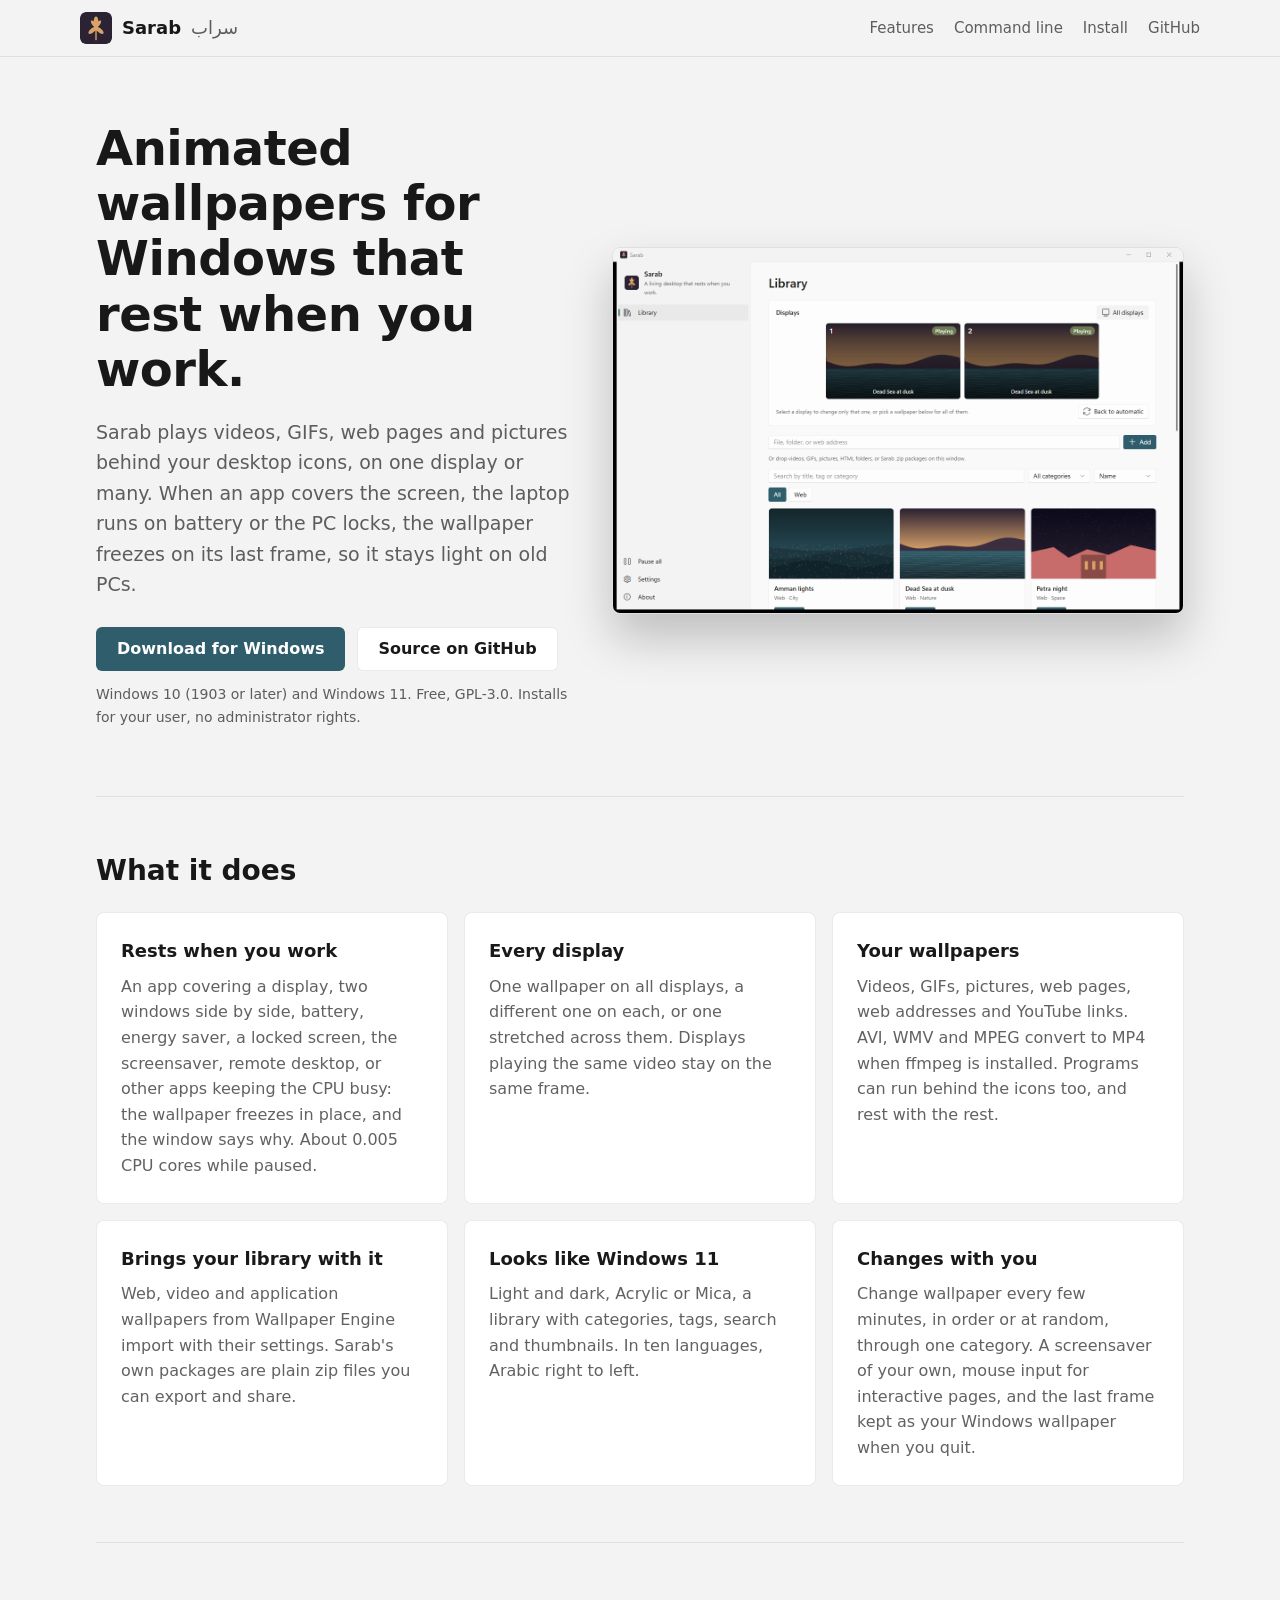
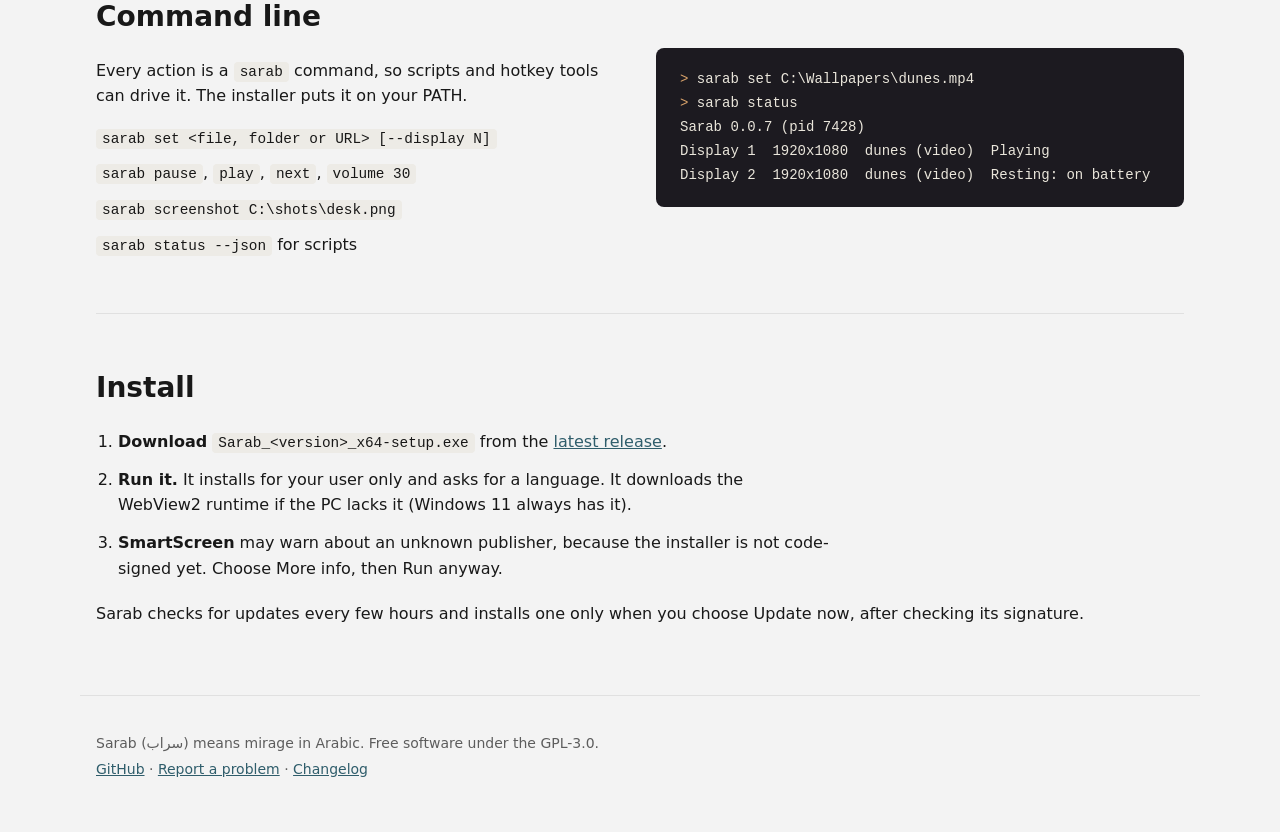
==== website/index.html @ d5d62667 "docs: the website, at website/ A static site for sarab.mkabumattar.com: plain HTML and CSS, no build" ====
<!doctype html>
<html lang="en">
<head>
<meta charset="utf-8">
<meta name="viewport" content="width=device-width, initial-scale=1">
<title>Sarab · Animated wallpapers for Windows</title>
<meta name="description" content="Sarab plays videos, GIFs, web pages and pictures behind your Windows desktop icons, and rests whenever you work. Free and open source.">
<meta name="color-scheme" content="light dark">
<meta property="og:title" content="Sarab · Animated wallpapers for Windows">
<meta property="og:description" content="Videos, GIFs and web pages behind your desktop icons. Sarab rests whenever an app covers the screen, so it stays light on old PCs.">
<meta property="og:image" content="https://sarab.mkabumattar.com/window-dark.png">
<meta property="og:url" content="https://sarab.mkabumattar.com/">
<link rel="icon" href="favicon.ico">
<link rel="stylesheet" href="style.css">
</head>
<body>
<header class="bar">
  <a class="brand" href="#top"><img src="logo.png" alt="" width="32" height="32"><span>Sarab</span><span class="ar" lang="ar" dir="rtl">سراب</span></a>
  <nav>
    <a href="#features">Features</a>
    <a href="#command-line">Command line</a>
    <a href="#install">Install</a>
    <a href="https://github.com/MKAbuMattar/sarab">GitHub</a>
  </nav>
</header>

<main id="top">
  <section class="hero">
    <div class="pitch">
      <h1>Animated wallpapers for Windows that rest when you work.</h1>
      <p class="lead">Sarab plays videos, GIFs, web pages and pictures behind your desktop icons, on one display or many. When an app covers the screen, the laptop runs on battery or the PC locks, the wallpaper freezes on its last frame, so it stays light on old PCs.</p>
      <div class="cta">
        <a class="button primary" href="https://github.com/MKAbuMattar/sarab/releases/latest">Download for Windows</a>
        <a class="button" href="https://github.com/MKAbuMattar/sarab">Source on GitHub</a>
      </div>
      <p class="fine">Windows 10 (1903 or later) and Windows 11. Free, GPL-3.0. Installs for your user, no administrator rights.</p>
    </div>
    <picture class="shot">
      <source srcset="window-dark.png" media="(prefers-color-scheme: dark)">
      <img src="window-light.png" alt="The Sarab window: two displays playing Dead Sea at dusk, and a library of wallpapers with thumbnails" width="1280" height="820">
    </picture>
  </section>

  <section id="features">
    <h2>What it does</h2>
    <div class="grid">
      <article>
        <h3>Rests when you work</h3>
        <p>An app covering a display, two windows side by side, battery, energy saver, a locked screen, the screensaver, remote desktop, or other apps keeping the CPU busy: the wallpaper freezes in place, and the window says why. About 0.005 CPU cores while paused.</p>
      </article>
      <article>
        <h3>Every display</h3>
        <p>One wallpaper on all displays, a different one on each, or one stretched across them. Displays playing the same video stay on the same frame.</p>
      </article>
      <article>
        <h3>Your wallpapers</h3>
        <p>Videos, GIFs, pictures, web pages, web addresses and YouTube links. AVI, WMV and MPEG convert to MP4 when ffmpeg is installed. Programs can run behind the icons too, and rest with the rest.</p>
      </article>
      <article>
        <h3>Brings your library with it</h3>
        <p>Web, video and application wallpapers from Wallpaper Engine import with their settings. Sarab's own packages are plain zip files you can export and share.</p>
      </article>
      <article>
        <h3>Looks like Windows 11</h3>
        <p>Light and dark, Acrylic or Mica, a library with categories, tags, search and thumbnails. In ten languages, Arabic right to left.</p>
      </article>
      <article>
        <h3>Changes with you</h3>
        <p>Change wallpaper every few minutes, in order or at random, through one category. A screensaver of your own, mouse input for interactive pages, and the last frame kept as your Windows wallpaper when you quit.</p>
      </article>
    </div>
  </section>

  <section id="command-line" class="split">
    <div>
      <h2>Command line</h2>
      <p>Every action is a <code>sarab</code> command, so scripts and hotkey tools can drive it. The installer puts it on your PATH.</p>
      <ul class="plain">
        <li><code>sarab set &lt;file, folder or URL&gt; [--display N]</code></li>
        <li><code>sarab pause</code>, <code>play</code>, <code>next</code>, <code>volume 30</code></li>
        <li><code>sarab screenshot C:\shots\desk.png</code></li>
        <li><code>sarab status --json</code> for scripts</li>
      </ul>
    </div>
<pre class="term" aria-label="Example terminal session"><span class="prompt">&gt;</span> sarab set C:\Wallpapers\dunes.mp4
<span class="prompt">&gt;</span> sarab status
Sarab 0.0.7 (pid 7428)
Display 1  1920x1080  dunes (video)  Playing
Display 2  1920x1080  dunes (video)  Resting: on battery</pre>
  </section>

  <section id="install">
    <h2>Install</h2>
    <ol class="steps">
      <li><strong>Download</strong> <code>Sarab_&lt;version&gt;_x64-setup.exe</code> from the <a href="https://github.com/MKAbuMattar/sarab/releases/latest">latest release</a>.</li>
      <li><strong>Run it.</strong> It installs for your user only and asks for a language. It downloads the WebView2 runtime if the PC lacks it (Windows 11 always has it).</li>
      <li><strong>SmartScreen</strong> may warn about an unknown publisher, because the installer is not code-signed yet. Choose More info, then Run anyway.</li>
    </ol>
    <p>Sarab checks for updates every few hours and installs one only when you choose Update now, after checking its signature.</p>
  </section>
</main>

<footer>
  <p>Sarab (<span lang="ar" dir="rtl">سراب</span>) means mirage in Arabic. Free software under the GPL-3.0.</p>
  <p><a href="https://github.com/MKAbuMattar/sarab">GitHub</a> · <a href="https://github.com/MKAbuMattar/sarab/issues">Report a problem</a> · <a href="https://github.com/MKAbuMattar/sarab/blob/main/CHANGELOG.md">Changelog</a></p>
</footer>
</body>
</html>
---- website/style.css ----
:root {
  --iris: #2B2233; --sand: #D9A36A; --salt: #EAE6DB; --deadsea: #2F5D6B; --petra: #C76B6B;
  --bg: #F3F3F3; --surface: #FFFFFF; --stroke: rgba(0, 0, 0, 0.08);
  --text: rgba(0, 0, 0, 0.9); --text-2: rgba(0, 0, 0, 0.62);
  --accent: var(--deadsea); --on-accent: #FFFFFF; --accent-hover: #3A6B7A;
  --code: #EDEBE6; --term: #1C1A20; --term-text: #EAE6DB;
  --radius: 8px;
}
@media (prefers-color-scheme: dark) {
  :root {
    --bg: #202020; --surface: #2B2B2B; --stroke: rgba(255, 255, 255, 0.08);
    --text: #FFFFFF; --text-2: rgba(255, 255, 255, 0.72);
    --accent: var(--sand); --on-accent: #1A1A1A; --accent-hover: #E2B482;
    --code: #333033; --term: #141216;
  }
}

* { box-sizing: border-box; }
html { scroll-behavior: smooth; }
@media (prefers-reduced-motion: reduce) { html { scroll-behavior: auto; } }
body {
  margin: 0; background: var(--bg); color: var(--text);
  font: 16px/1.6 "Segoe UI Variable Text", "Segoe UI", system-ui, -apple-system, sans-serif;
}
a { color: var(--accent); }
a:hover { color: var(--accent-hover); }
code { font: 0.9em/1.4 "Cascadia Mono", Consolas, ui-monospace, monospace; background: var(--code); padding: 2px 6px; border-radius: 4px; }
:focus-visible { outline: 2px solid var(--text); outline-offset: 2px; border-radius: 4px; }

.bar {
  position: sticky; top: 0; z-index: 1; display: flex; align-items: center; justify-content: space-between;
  gap: 16px; padding: 12px max(16px, calc((100% - 1120px) / 2));
  background: color-mix(in srgb, var(--bg) 88%, transparent); backdrop-filter: blur(12px);
  border-bottom: 1px solid var(--stroke);
}
.brand { display: flex; align-items: center; gap: 10px; color: var(--text); text-decoration: none; font-weight: 600; font-size: 18px; }
.brand img { border-radius: 6px; }
.brand .ar { color: var(--text-2); font-weight: 400; }
nav { display: flex; gap: 20px; flex-wrap: wrap; }
nav a { color: var(--text-2); text-decoration: none; font-size: 15px; }
nav a:hover { color: var(--text); }

main, footer { max-width: 1120px; margin: 0 auto; padding: 0 16px; }
section { padding: 56px 0; }
section + section { border-top: 1px solid var(--stroke); }
h1 { font-size: clamp(32px, 5vw, 48px); line-height: 1.15; margin: 0 0 20px; font-weight: 600; letter-spacing: -0.01em; }
h2 { font-size: 28px; line-height: 1.25; margin: 0 0 24px; font-weight: 600; }
h3 { font-size: 18px; margin: 0 0 8px; font-weight: 600; }
p { margin: 0 0 12px; }

.hero { display: grid; gap: 40px; padding-top: 64px; }
.lead { font-size: 19px; color: var(--text-2); max-width: 62ch; }
.cta { display: flex; gap: 12px; flex-wrap: wrap; margin: 28px 0 12px; }
.button {
  display: inline-flex; align-items: center; min-height: 44px; padding: 0 20px; border-radius: 6px;
  background: var(--surface); color: var(--text); border: 1px solid var(--stroke); text-decoration: none; font-weight: 600;
}
.button:hover { color: var(--text); border-color: var(--text-2); }
.button.primary { background: var(--accent); color: var(--on-accent); border-color: transparent; }
.button.primary:hover { background: var(--accent-hover); color: var(--on-accent); }
.fine { font-size: 14px; color: var(--text-2); }
.shot img { display: block; width: 100%; height: auto; border-radius: var(--radius); border: 1px solid var(--stroke); box-shadow: 0 24px 48px rgba(0, 0, 0, 0.22); }

.grid { display: grid; gap: 16px; grid-template-columns: repeat(auto-fill, minmax(300px, 1fr)); }
.grid article { background: var(--surface); border: 1px solid var(--stroke); border-radius: var(--radius); padding: 24px; }
.grid article p { color: var(--text-2); margin: 0; }

.split { display: grid; gap: 32px; align-items: center; }
.hero > *, .split > *, .grid > * { min-width: 0; }
code { overflow-wrap: anywhere; }
.plain { list-style: none; padding: 0; margin: 16px 0 0; display: grid; gap: 10px; }
.term {
  margin: 0; padding: 20px 24px; border-radius: var(--radius); background: var(--term); color: var(--term-text);
  font: 14px/1.7 "Cascadia Mono", Consolas, ui-monospace, monospace; overflow-x: auto; white-space: pre;
}
.term .prompt { color: var(--sand); }

.steps { padding-inline-start: 22px; display: grid; gap: 12px; margin: 0 0 20px; max-width: 72ch; }

footer { padding-block: 32px 48px; border-top: 1px solid var(--stroke); color: var(--text-2); font-size: 14px; }
footer p { margin: 4px 0; }

@media (min-width: 900px) {
  .hero { grid-template-columns: 5fr 6fr; align-items: center; }
  .split { grid-template-columns: 1fr 1fr; }
}
@media (max-width: 560px) {
  nav { gap: 14px; }
  nav a:nth-child(-n+3) { display: none; }
  .brand .ar { display: none; }
  section { padding: 40px 0; }
}
@media (forced-colors: active) {
  .button.primary { background: ButtonText; color: ButtonFace; }
  .grid article, .shot img { border-color: CanvasText; }
}
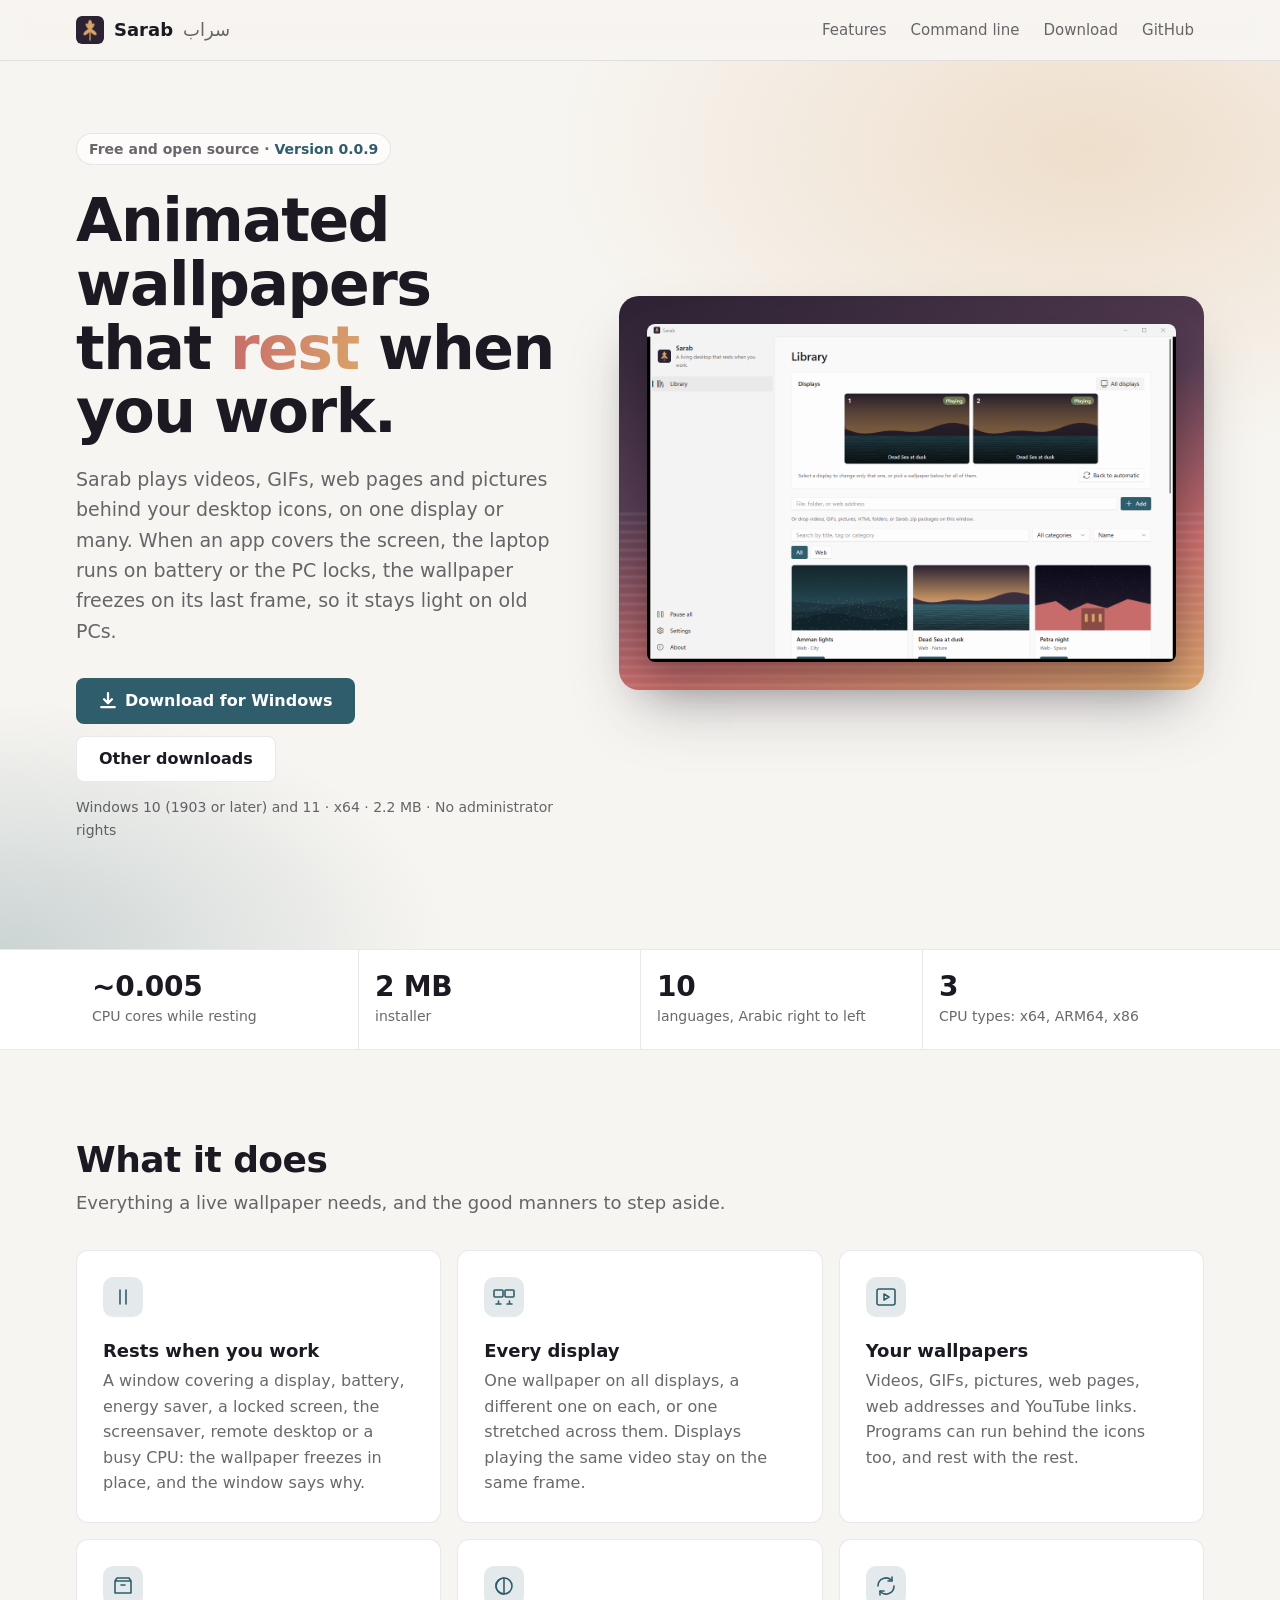
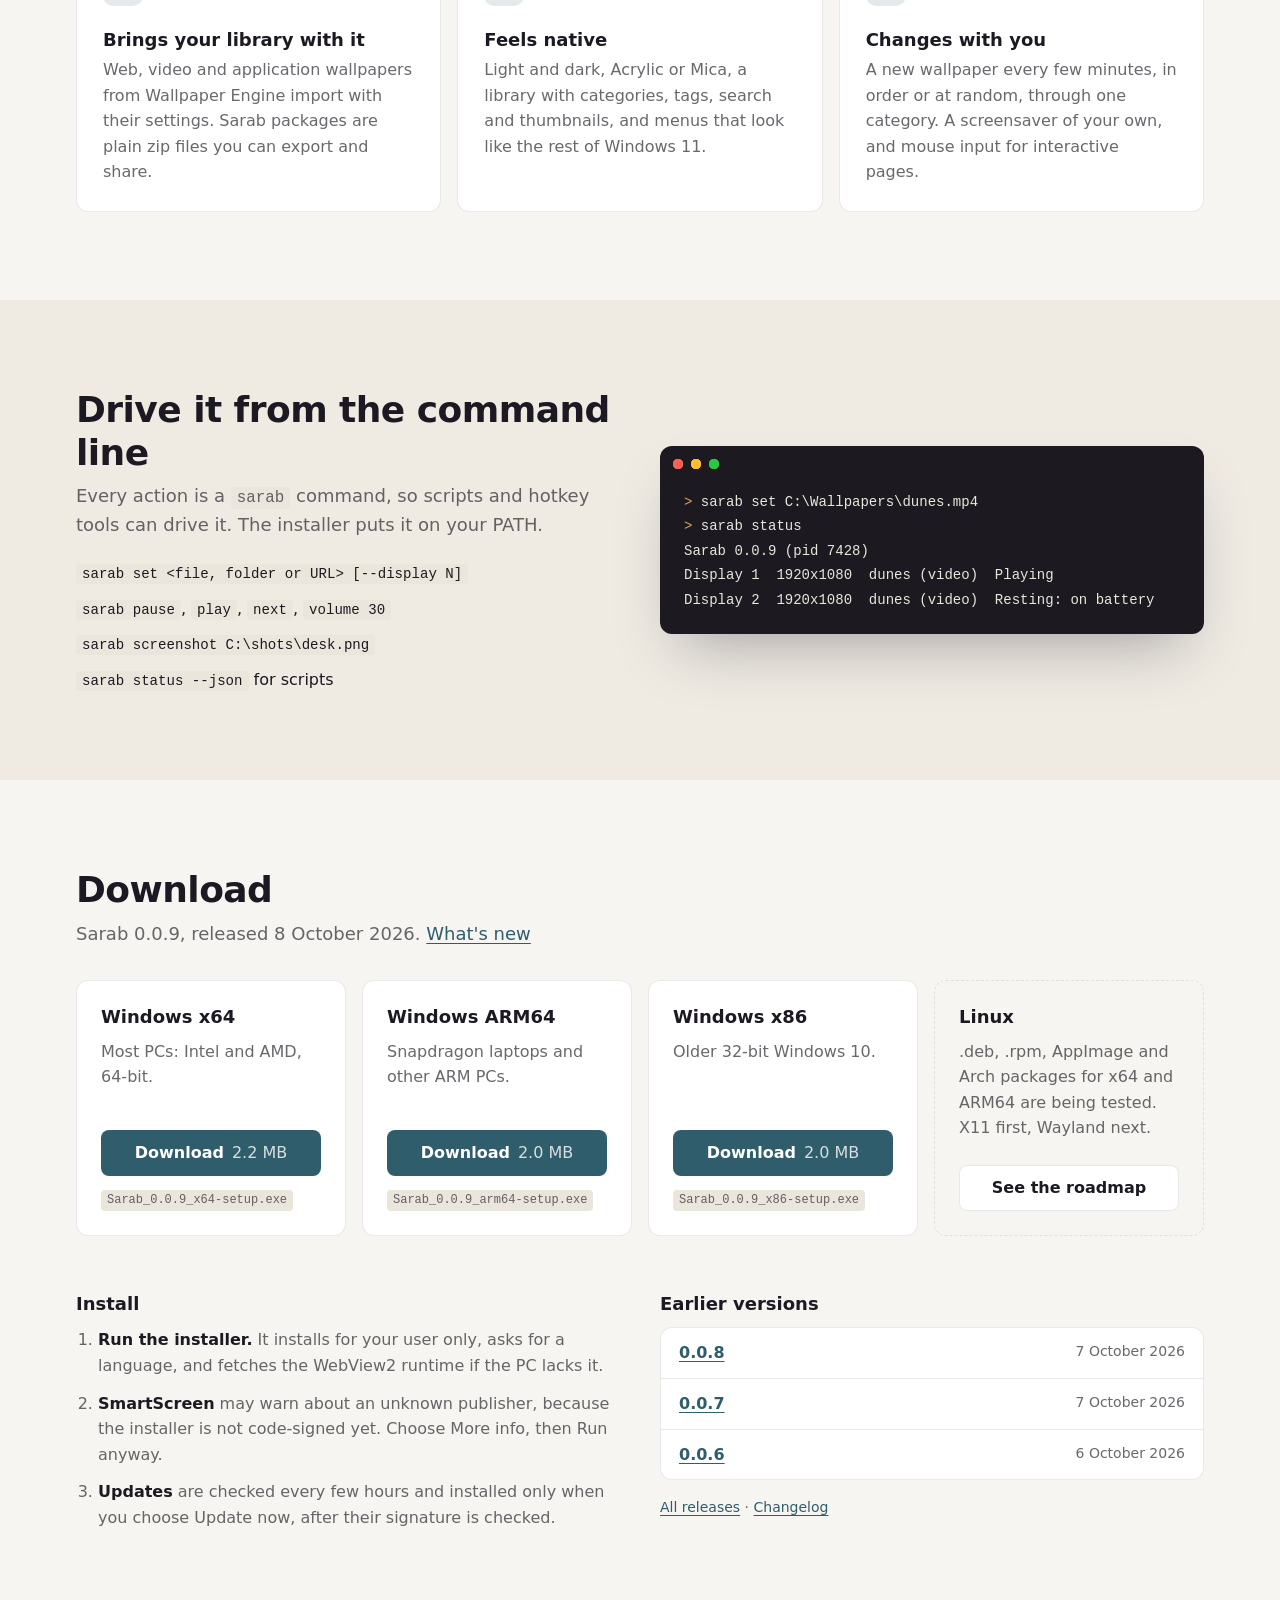
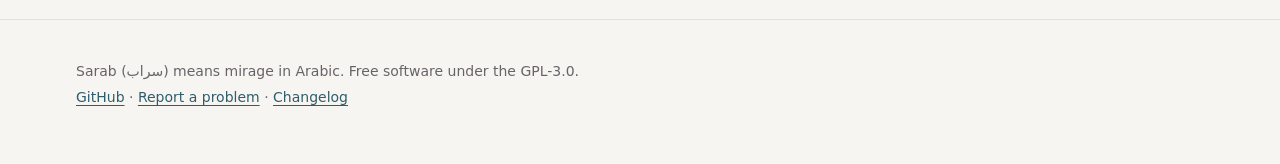
==== commit 534e2da7: "Redesign the website, with a download for each Windows CPU A new hero with the mirage stage, a facts" ====
--- a/website/index.html
+++ b/website/index.html
@@ -1,108 +1,357 @@
 <!doctype html>
 <html lang="en">
-<head>
-<meta charset="utf-8">
-<meta name="viewport" content="width=device-width, initial-scale=1">
-<title>Sarab · Animated wallpapers for Windows</title>
-<meta name="description" content="Sarab plays videos, GIFs, web pages and pictures behind your Windows desktop icons, and rests whenever you work. Free and open source.">
-<meta name="color-scheme" content="light dark">
-<meta property="og:title" content="Sarab · Animated wallpapers for Windows">
-<meta property="og:description" content="Videos, GIFs and web pages behind your desktop icons. Sarab rests whenever an app covers the screen, so it stays light on old PCs.">
-<meta property="og:image" content="https://sarab.mkabumattar.com/window-dark.png">
-<meta property="og:url" content="https://sarab.mkabumattar.com/">
-<link rel="icon" href="favicon.ico">
-<link rel="stylesheet" href="style.css">
-</head>
-<body>
-<header class="bar">
-  <a class="brand" href="#top"><img src="logo.png" alt="" width="32" height="32"><span>Sarab</span><span class="ar" lang="ar" dir="rtl">سراب</span></a>
-  <nav>
-    <a href="#features">Features</a>
-    <a href="#command-line">Command line</a>
-    <a href="#install">Install</a>
-    <a href="https://github.com/MKAbuMattar/sarab">GitHub</a>
-  </nav>
-</header>
-
-<main id="top">
-  <section class="hero">
-    <div class="pitch">
-      <h1>Animated wallpapers for Windows that rest when you work.</h1>
-      <p class="lead">Sarab plays videos, GIFs, web pages and pictures behind your desktop icons, on one display or many. When an app covers the screen, the laptop runs on battery or the PC locks, the wallpaper freezes on its last frame, so it stays light on old PCs.</p>
-      <div class="cta">
-        <a class="button primary" href="https://github.com/MKAbuMattar/sarab/releases/latest">Download for Windows</a>
-        <a class="button" href="https://github.com/MKAbuMattar/sarab">Source on GitHub</a>
-      </div>
-      <p class="fine">Windows 10 (1903 or later) and Windows 11. Free, GPL-3.0. Installs for your user, no administrator rights.</p>
-    </div>
-    <picture class="shot">
-      <source srcset="window-dark.png" media="(prefers-color-scheme: dark)">
-      <img src="window-light.png" alt="The Sarab window: two displays playing Dead Sea at dusk, and a library of wallpapers with thumbnails" width="1280" height="820">
-    </picture>
-  </section>
-
-  <section id="features">
-    <h2>What it does</h2>
-    <div class="grid">
-      <article>
-        <h3>Rests when you work</h3>
-        <p>An app covering a display, two windows side by side, battery, energy saver, a locked screen, the screensaver, remote desktop, or other apps keeping the CPU busy: the wallpaper freezes in place, and the window says why. About 0.005 CPU cores while paused.</p>
-      </article>
-      <article>
-        <h3>Every display</h3>
-        <p>One wallpaper on all displays, a different one on each, or one stretched across them. Displays playing the same video stay on the same frame.</p>
-      </article>
-      <article>
-        <h3>Your wallpapers</h3>
-        <p>Videos, GIFs, pictures, web pages, web addresses and YouTube links. AVI, WMV and MPEG convert to MP4 when ffmpeg is installed. Programs can run behind the icons too, and rest with the rest.</p>
-      </article>
-      <article>
-        <h3>Brings your library with it</h3>
-        <p>Web, video and application wallpapers from Wallpaper Engine import with their settings. Sarab's own packages are plain zip files you can export and share.</p>
-      </article>
-      <article>
-        <h3>Looks like Windows 11</h3>
-        <p>Light and dark, Acrylic or Mica, a library with categories, tags, search and thumbnails. In ten languages, Arabic right to left.</p>
-      </article>
-      <article>
-        <h3>Changes with you</h3>
-        <p>Change wallpaper every few minutes, in order or at random, through one category. A screensaver of your own, mouse input for interactive pages, and the last frame kept as your Windows wallpaper when you quit.</p>
-      </article>
-    </div>
-  </section>
-
-  <section id="command-line" class="split">
-    <div>
-      <h2>Command line</h2>
-      <p>Every action is a <code>sarab</code> command, so scripts and hotkey tools can drive it. The installer puts it on your PATH.</p>
-      <ul class="plain">
-        <li><code>sarab set &lt;file, folder or URL&gt; [--display N]</code></li>
-        <li><code>sarab pause</code>, <code>play</code>, <code>next</code>, <code>volume 30</code></li>
-        <li><code>sarab screenshot C:\shots\desk.png</code></li>
-        <li><code>sarab status --json</code> for scripts</li>
-      </ul>
-    </div>
-<pre class="term" aria-label="Example terminal session"><span class="prompt">&gt;</span> sarab set C:\Wallpapers\dunes.mp4
+  <head>
+    <meta charset="utf-8" />
+    <meta name="viewport" content="width=device-width, initial-scale=1" />
+    <title>Sarab · Animated wallpapers that rest when you work</title>
+    <meta
+      name="description"
+      content="Sarab plays videos, GIFs, web pages and pictures behind your desktop icons, and rests whenever you work. Free and open source, a 2 MB download for Windows x64, ARM64 and x86."
+    />
+    <meta name="color-scheme" content="light dark" />
+    <meta name="theme-color" content="#2b2233" />
+    <meta
+      property="og:title"
+      content="Sarab · Animated wallpapers that rest when you work"
+    />
+    <meta
+      property="og:description"
+      content="Videos, GIFs and web pages behind your desktop icons. Sarab rests whenever an app covers the screen, so it stays light on old PCs."
+    />
+    <meta
+      property="og:image"
+      content="https://sarab.mkabumattar.com/window-dark.png"
+    />
+    <meta property="og:url" content="https://sarab.mkabumattar.com/" />
+    <link rel="icon" href="favicon.ico" />
+    <link rel="stylesheet" href="style.css" />
+    <script src="download.js" defer></script>
+  </head>
+  <body>
+    <a class="skip" href="#main">Skip to content</a>
+    <header class="bar">
+      <a class="brand" href="#top"
+        ><img src="logo.png" alt="" width="28" height="28" /><span>Sarab</span
+        ><span class="ar" lang="ar" dir="rtl">سراب</span></a
+      >
+      <nav aria-label="Sections">
+        <a href="#features">Features</a>
+        <a href="#command-line">Command line</a>
+        <a href="#download">Download</a>
+        <a href="https://github.com/MKAbuMattar/sarab">GitHub</a>
+      </nav>
+    </header>
+
+    <main id="main">
+      <section class="hero" id="top">
+        <div class="wrap hero-grid">
+          <div class="pitch">
+            <p class="eyebrow">
+              Free and open source ·
+              <a href="#download" data-latest>Version 0.0.9</a>
+            </p>
+            <h1>
+              Animated wallpapers that <em>rest</em> when you work.
+            </h1>
+            <p class="lead">
+              Sarab plays videos, GIFs, web pages and pictures behind your
+              desktop icons, on one display or many. When an app covers the
+              screen, the laptop runs on battery or the PC locks, the wallpaper
+              freezes on its last frame, so it stays light on old PCs.
+            </p>
+            <div class="cta">
+              <a
+                class="button primary"
+                id="hero-download"
+                href="https://github.com/MKAbuMattar/sarab/releases/download/v0.0.9/Sarab_0.0.9_x64-setup.exe"
+                ><svg aria-hidden="true" viewBox="0 0 16 16">
+                  <path d="M8 1v9m0 0L4.5 6.5M8 10l3.5-3.5M2 13.5h12" />
+                </svg>
+                <span id="hero-label">Download for Windows</span></a
+              >
+              <a class="button" href="#download">Other downloads</a>
+            </div>
+            <p class="fine" id="hero-fine">
+              Windows 10 (1903 or later) and 11 · x64 · 2.2 MB · No
+              administrator rights
+            </p>
+          </div>
+          <div class="stage">
+            <div class="mirage" aria-hidden="true"></div>
+            <picture>
+              <source
+                srcset="window-dark.png"
+                media="(prefers-color-scheme: dark)"
+              />
+              <img
+                src="window-light.png"
+                alt="The Sarab window: two displays playing Dead Sea at dusk, and a library of wallpapers with thumbnails"
+                width="1280"
+                height="820"
+              />
+            </picture>
+          </div>
+        </div>
+      </section>
+
+      <section class="facts" aria-label="At a glance">
+        <ul class="wrap">
+          <li><strong>~0.005</strong><span>CPU cores while resting</span></li>
+          <li><strong>2 MB</strong><span>installer</span></li>
+          <li><strong>10</strong><span>languages, Arabic right to left</span></li>
+          <li><strong>3</strong><span>CPU types: x64, ARM64, x86</span></li>
+        </ul>
+      </section>
+
+      <section id="features">
+        <div class="wrap">
+          <h2>What it does</h2>
+          <p class="sub">
+            Everything a live wallpaper needs, and the good manners to step
+            aside.
+          </p>
+          <div class="grid">
+            <article>
+              <svg aria-hidden="true" viewBox="0 0 24 24">
+                <path d="M9 5v14M15 5v14" />
+              </svg>
+              <h3>Rests when you work</h3>
+              <p>
+                A window covering a display, battery, energy saver, a locked
+                screen, the screensaver, remote desktop or a busy CPU: the
+                wallpaper freezes in place, and the window says why.
+              </p>
+            </article>
+            <article>
+              <svg aria-hidden="true" viewBox="0 0 24 24">
+                <rect x="2" y="5" width="9" height="7" rx="1" />
+                <rect x="13" y="5" width="9" height="7" rx="1" />
+                <path d="M6.5 16v3M17.5 16v3M4 19h5M15 19h5" />
+              </svg>
+              <h3>Every display</h3>
+              <p>
+                One wallpaper on all displays, a different one on each, or one
+                stretched across them. Displays playing the same video stay on
+                the same frame.
+              </p>
+            </article>
+            <article>
+              <svg aria-hidden="true" viewBox="0 0 24 24">
+                <rect x="3" y="4" width="18" height="16" rx="2" />
+                <path d="M10 9l5 3-5 3z" />
+              </svg>
+              <h3>Your wallpapers</h3>
+              <p>
+                Videos, GIFs, pictures, web pages, web addresses and YouTube
+                links. Programs can run behind the icons too, and rest with the
+                rest.
+              </p>
+            </article>
+            <article>
+              <svg aria-hidden="true" viewBox="0 0 24 24">
+                <path d="M4 7h16v12H4zM4 7l2-3h12l2 3M10 11h4" />
+              </svg>
+              <h3>Brings your library with it</h3>
+              <p>
+                Web, video and application wallpapers from Wallpaper Engine
+                import with their settings. Sarab packages are plain zip files
+                you can export and share.
+              </p>
+            </article>
+            <article>
+              <svg aria-hidden="true" viewBox="0 0 24 24">
+                <circle cx="12" cy="12" r="8" />
+                <path d="M12 4a8 8 0 0 0 0 16z" />
+              </svg>
+              <h3>Feels native</h3>
+              <p>
+                Light and dark, Acrylic or Mica, a library with categories,
+                tags, search and thumbnails, and menus that look like the rest
+                of Windows 11.
+              </p>
+            </article>
+            <article>
+              <svg aria-hidden="true" viewBox="0 0 24 24">
+                <path d="M4 12a8 8 0 0 1 14-5.3M20 12a8 8 0 0 1-14 5.3" />
+                <path d="M18 3v4h-4M6 21v-4h4" />
+              </svg>
+              <h3>Changes with you</h3>
+              <p>
+                A new wallpaper every few minutes, in order or at random,
+                through one category. A screensaver of your own, and mouse input
+                for interactive pages.
+              </p>
+            </article>
+          </div>
+        </div>
+      </section>
+
+      <section id="command-line" class="tint">
+        <div class="wrap split">
+          <div>
+            <h2>Drive it from the command line</h2>
+            <p class="sub">
+              Every action is a <code>sarab</code> command, so scripts and
+              hotkey tools can drive it. The installer puts it on your PATH.
+            </p>
+            <ul class="plain">
+              <li>
+                <code>sarab set &lt;file, folder or URL&gt; [--display N]</code>
+              </li>
+              <li>
+                <code>sarab pause</code>, <code>play</code>,
+                <code>next</code>, <code>volume 30</code>
+              </li>
+              <li><code>sarab screenshot C:\shots\desk.png</code></li>
+              <li><code>sarab status --json</code> for scripts</li>
+            </ul>
+          </div>
+          <pre
+            class="term"
+            aria-label="Example terminal session"
+          ><span class="prompt">&gt;</span> sarab set C:\Wallpapers\dunes.mp4
 <span class="prompt">&gt;</span> sarab status
-Sarab 0.0.7 (pid 7428)
+Sarab <span data-version>0.0.9</span> (pid 7428)
 Display 1  1920x1080  dunes (video)  Playing
 Display 2  1920x1080  dunes (video)  Resting: on battery</pre>
-  </section>
-
-  <section id="install">
-    <h2>Install</h2>
-    <ol class="steps">
-      <li><strong>Download</strong> <code>Sarab_&lt;version&gt;_x64-setup.exe</code> from the <a href="https://github.com/MKAbuMattar/sarab/releases/latest">latest release</a>.</li>
-      <li><strong>Run it.</strong> It installs for your user only and asks for a language. It downloads the WebView2 runtime if the PC lacks it (Windows 11 always has it).</li>
-      <li><strong>SmartScreen</strong> may warn about an unknown publisher, because the installer is not code-signed yet. Choose More info, then Run anyway.</li>
-    </ol>
-    <p>Sarab checks for updates every few hours and installs one only when you choose Update now, after checking its signature.</p>
-  </section>
-</main>
-
-<footer>
-  <p>Sarab (<span lang="ar" dir="rtl">سراب</span>) means mirage in Arabic. Free software under the GPL-3.0.</p>
-  <p><a href="https://github.com/MKAbuMattar/sarab">GitHub</a> · <a href="https://github.com/MKAbuMattar/sarab/issues">Report a problem</a> · <a href="https://github.com/MKAbuMattar/sarab/blob/main/CHANGELOG.md">Changelog</a></p>
-</footer>
-</body>
+        </div>
+      </section>
+
+      <section id="download">
+        <div class="wrap">
+          <h2>Download</h2>
+          <p class="sub">
+            <span data-latest-line
+              >Sarab 0.0.9, released 8 October 2026.</span
+            >
+            <a
+              id="notes"
+              href="https://github.com/MKAbuMattar/sarab/releases/tag/v0.0.9"
+              >What's new</a
+            >
+          </p>
+
+          <div class="downloads">
+            <article class="dl" data-arch="x64">
+              <h3>Windows x64</h3>
+              <p>Most PCs: Intel and AMD, 64-bit.</p>
+              <a
+                class="button primary"
+                href="https://github.com/MKAbuMattar/sarab/releases/download/v0.0.9/Sarab_0.0.9_x64-setup.exe"
+                >Download <span class="size">2.2 MB</span></a
+              >
+              <code class="file">Sarab_0.0.9_x64-setup.exe</code>
+            </article>
+            <article class="dl" data-arch="arm64">
+              <h3>Windows ARM64</h3>
+              <p>Snapdragon laptops and other ARM PCs.</p>
+              <a
+                class="button primary"
+                href="https://github.com/MKAbuMattar/sarab/releases/download/v0.0.9/Sarab_0.0.9_arm64-setup.exe"
+                >Download <span class="size">2.0 MB</span></a
+              >
+              <code class="file">Sarab_0.0.9_arm64-setup.exe</code>
+            </article>
+            <article class="dl" data-arch="x86">
+              <h3>Windows x86</h3>
+              <p>Older 32-bit Windows 10.</p>
+              <a
+                class="button primary"
+                href="https://github.com/MKAbuMattar/sarab/releases/download/v0.0.9/Sarab_0.0.9_x86-setup.exe"
+                >Download <span class="size">2.0 MB</span></a
+              >
+              <code class="file">Sarab_0.0.9_x86-setup.exe</code>
+            </article>
+            <article class="dl soon">
+              <h3>Linux</h3>
+              <p>
+                .deb, .rpm, AppImage and Arch packages for x64 and ARM64 are
+                being tested. X11 first, Wayland next.
+              </p>
+              <a
+                class="button"
+                href="https://github.com/MKAbuMattar/sarab/blob/main/ROADMAP.md"
+                >See the roadmap</a
+              >
+            </article>
+          </div>
+
+          <div class="after">
+            <div>
+              <h3>Install</h3>
+              <ol class="steps">
+                <li>
+                  <strong>Run the installer.</strong> It installs for your user
+                  only, asks for a language, and fetches the WebView2 runtime if
+                  the PC lacks it.
+                </li>
+                <li>
+                  <strong>SmartScreen</strong> may warn about an unknown
+                  publisher, because the installer is not code-signed yet.
+                  Choose More info, then Run anyway.
+                </li>
+                <li>
+                  <strong>Updates</strong> are checked every few hours and
+                  installed only when you choose Update now, after their
+                  signature is checked.
+                </li>
+              </ol>
+            </div>
+            <div>
+              <h3>Earlier versions</h3>
+              <ul class="versions" id="versions">
+                <li>
+                  <a
+                    href="https://github.com/MKAbuMattar/sarab/releases/tag/v0.0.8"
+                    >0.0.8</a
+                  ><span>7 October 2026</span>
+                </li>
+                <li>
+                  <a
+                    href="https://github.com/MKAbuMattar/sarab/releases/tag/v0.0.7"
+                    >0.0.7</a
+                  ><span>7 October 2026</span>
+                </li>
+                <li>
+                  <a
+                    href="https://github.com/MKAbuMattar/sarab/releases/tag/v0.0.6"
+                    >0.0.6</a
+                  ><span>6 October 2026</span>
+                </li>
+              </ul>
+              <p class="fine">
+                <a href="https://github.com/MKAbuMattar/sarab/releases"
+                  >All releases</a
+                >
+                ·
+                <a
+                  href="https://github.com/MKAbuMattar/sarab/blob/main/CHANGELOG.md"
+                  >Changelog</a
+                >
+              </p>
+            </div>
+          </div>
+        </div>
+      </section>
+    </main>
+
+    <footer>
+      <div class="wrap">
+        <p>
+          Sarab (<span lang="ar" dir="rtl">سراب</span>) means mirage in Arabic.
+          Free software under the GPL-3.0.
+        </p>
+        <p>
+          <a href="https://github.com/MKAbuMattar/sarab">GitHub</a> ·
+          <a href="https://github.com/MKAbuMattar/sarab/issues"
+            >Report a problem</a
+          >
+          ·
+          <a href="https://github.com/MKAbuMattar/sarab/blob/main/CHANGELOG.md"
+            >Changelog</a
+          >
+        </p>
+      </div>
+    </footer>
+  </body>
 </html>
--- a/website/style.css
+++ b/website/style.css
@@ -1,96 +1,607 @@
 :root {
-  --iris: #2B2233; --sand: #D9A36A; --salt: #EAE6DB; --deadsea: #2F5D6B; --petra: #C76B6B;
-  --bg: #F3F3F3; --surface: #FFFFFF; --stroke: rgba(0, 0, 0, 0.08);
-  --text: rgba(0, 0, 0, 0.9); --text-2: rgba(0, 0, 0, 0.62);
-  --accent: var(--deadsea); --on-accent: #FFFFFF; --accent-hover: #3A6B7A;
-  --code: #EDEBE6; --term: #1C1A20; --term-text: #EAE6DB;
-  --radius: 8px;
+  --iris: #2b2233;
+  --sand: #d9a36a;
+  --salt: #eae6db;
+  --deadsea: #2f5d6b;
+  --petra: #c76b6b;
+  --bg: #f7f5f1;
+  --bg-2: #efebe3;
+  --surface: #ffffff;
+  --stroke: rgba(43, 34, 51, 0.1);
+  --text: #1d1922;
+  --text-2: rgba(29, 25, 34, 0.66);
+  --accent: var(--deadsea);
+  --on-accent: #ffffff;
+  --accent-hover: #3a6b7a;
+  --code: #ebe6dc;
+  --term: #1c1a20;
+  --term-text: #eae6db;
+  --shadow: 0 30px 60px -20px rgba(43, 34, 51, 0.35);
+  --radius: 12px;
+  --wrap: 1160px;
 }
 @media (prefers-color-scheme: dark) {
   :root {
-    --bg: #202020; --surface: #2B2B2B; --stroke: rgba(255, 255, 255, 0.08);
-    --text: #FFFFFF; --text-2: rgba(255, 255, 255, 0.72);
-    --accent: var(--sand); --on-accent: #1A1A1A; --accent-hover: #E2B482;
-    --code: #333033; --term: #141216;
-  }
-}
-
-* { box-sizing: border-box; }
-html { scroll-behavior: smooth; }
-@media (prefers-reduced-motion: reduce) { html { scroll-behavior: auto; } }
+    --bg: #17151a;
+    --bg-2: #1f1c23;
+    --surface: #24212a;
+    --stroke: rgba(234, 230, 219, 0.1);
+    --text: #f4f1ea;
+    --text-2: rgba(244, 241, 234, 0.7);
+    --accent: var(--sand);
+    --on-accent: #1a1714;
+    --accent-hover: #e6b986;
+    --code: #2e2a33;
+    --term: #0f0e11;
+    --shadow: 0 30px 60px -20px rgba(0, 0, 0, 0.7);
+  }
+}
+
+* {
+  box-sizing: border-box;
+}
+html {
+  scroll-behavior: smooth;
+  scroll-padding-top: 72px;
+}
 body {
-  margin: 0; background: var(--bg); color: var(--text);
-  font: 16px/1.6 "Segoe UI Variable Text", "Segoe UI", system-ui, -apple-system, sans-serif;
-}
-a { color: var(--accent); }
-a:hover { color: var(--accent-hover); }
-code { font: 0.9em/1.4 "Cascadia Mono", Consolas, ui-monospace, monospace; background: var(--code); padding: 2px 6px; border-radius: 4px; }
-:focus-visible { outline: 2px solid var(--text); outline-offset: 2px; border-radius: 4px; }
-
+  margin: 0;
+  background: var(--bg);
+  color: var(--text);
+  font:
+    16px/1.6 "Segoe UI Variable Text",
+    "Segoe UI",
+    system-ui,
+    -apple-system,
+    sans-serif;
+  -webkit-font-smoothing: antialiased;
+}
+a {
+  color: var(--accent);
+  text-underline-offset: 3px;
+}
+a:hover {
+  color: var(--accent-hover);
+}
+code {
+  font:
+    0.88em/1.4 "Cascadia Mono",
+    Consolas,
+    ui-monospace,
+    monospace;
+  background: var(--code);
+  padding: 2px 6px;
+  border-radius: 4px;
+  overflow-wrap: anywhere;
+}
+:focus-visible {
+  outline: 2px solid var(--text);
+  outline-offset: 2px;
+  border-radius: 4px;
+}
+svg {
+  fill: none;
+  stroke: currentColor;
+  stroke-width: 1.6;
+  stroke-linecap: round;
+  stroke-linejoin: round;
+}
+.skip {
+  position: absolute;
+  left: 16px;
+  top: -48px;
+  z-index: 2;
+  padding: 8px 12px;
+  background: var(--surface);
+  border-radius: 6px;
+}
+.skip:focus {
+  top: 12px;
+}
+.wrap {
+  max-width: var(--wrap);
+  margin: 0 auto;
+  padding: 0 16px;
+}
+
+/* Bar */
 .bar {
-  position: sticky; top: 0; z-index: 1; display: flex; align-items: center; justify-content: space-between;
-  gap: 16px; padding: 12px max(16px, calc((100% - 1120px) / 2));
-  background: color-mix(in srgb, var(--bg) 88%, transparent); backdrop-filter: blur(12px);
+  position: sticky;
+  top: 0;
+  z-index: 1;
+  display: flex;
+  align-items: center;
+  justify-content: space-between;
+  gap: 16px;
+  padding: 12px max(16px, calc((100% - var(--wrap)) / 2 + 16px));
+  background: color-mix(in srgb, var(--bg) 82%, transparent);
+  backdrop-filter: blur(14px) saturate(1.4);
   border-bottom: 1px solid var(--stroke);
 }
-.brand { display: flex; align-items: center; gap: 10px; color: var(--text); text-decoration: none; font-weight: 600; font-size: 18px; }
-.brand img { border-radius: 6px; }
-.brand .ar { color: var(--text-2); font-weight: 400; }
-nav { display: flex; gap: 20px; flex-wrap: wrap; }
-nav a { color: var(--text-2); text-decoration: none; font-size: 15px; }
-nav a:hover { color: var(--text); }
-
-main, footer { max-width: 1120px; margin: 0 auto; padding: 0 16px; }
-section { padding: 56px 0; }
-section + section { border-top: 1px solid var(--stroke); }
-h1 { font-size: clamp(32px, 5vw, 48px); line-height: 1.15; margin: 0 0 20px; font-weight: 600; letter-spacing: -0.01em; }
-h2 { font-size: 28px; line-height: 1.25; margin: 0 0 24px; font-weight: 600; }
-h3 { font-size: 18px; margin: 0 0 8px; font-weight: 600; }
-p { margin: 0 0 12px; }
-
-.hero { display: grid; gap: 40px; padding-top: 64px; }
-.lead { font-size: 19px; color: var(--text-2); max-width: 62ch; }
-.cta { display: flex; gap: 12px; flex-wrap: wrap; margin: 28px 0 12px; }
+.brand {
+  display: flex;
+  align-items: center;
+  gap: 10px;
+  color: var(--text);
+  text-decoration: none;
+  font-weight: 600;
+  font-size: 18px;
+}
+.brand:hover {
+  color: var(--text);
+}
+.brand img {
+  border-radius: 6px;
+}
+.brand .ar {
+  color: var(--text-2);
+  font-weight: 400;
+}
+nav {
+  display: flex;
+  gap: 4px;
+  flex-wrap: wrap;
+}
+nav a {
+  color: var(--text-2);
+  text-decoration: none;
+  font-size: 15px;
+  padding: 6px 10px;
+  border-radius: 6px;
+}
+nav a:hover {
+  color: var(--text);
+  background: var(--bg-2);
+}
+
+/* Type */
+h1 {
+  font-size: clamp(36px, 5.4vw, 60px);
+  line-height: 1.06;
+  margin: 0 0 20px;
+  font-weight: 700;
+  letter-spacing: -0.025em;
+}
+h1 em {
+  font-style: normal;
+  background: linear-gradient(100deg, var(--petra), var(--sand));
+  -webkit-background-clip: text;
+  background-clip: text;
+  color: transparent;
+}
+h2 {
+  font-size: clamp(28px, 3.4vw, 36px);
+  line-height: 1.2;
+  margin: 0 0 8px;
+  font-weight: 700;
+  letter-spacing: -0.015em;
+}
+h3 {
+  font-size: 18px;
+  line-height: 1.3;
+  margin: 0 0 6px;
+  font-weight: 600;
+}
+p {
+  margin: 0 0 12px;
+}
+.sub {
+  color: var(--text-2);
+  font-size: 18px;
+  max-width: 62ch;
+  margin-bottom: 32px;
+}
+.fine {
+  font-size: 14px;
+  color: var(--text-2);
+}
+section {
+  padding: 88px 0;
+}
+.tint {
+  background: var(--bg-2);
+}
+
+/* Buttons */
+.cta {
+  display: flex;
+  gap: 12px;
+  flex-wrap: wrap;
+  margin: 32px 0 14px;
+}
 .button {
-  display: inline-flex; align-items: center; min-height: 44px; padding: 0 20px; border-radius: 6px;
-  background: var(--surface); color: var(--text); border: 1px solid var(--stroke); text-decoration: none; font-weight: 600;
-}
-.button:hover { color: var(--text); border-color: var(--text-2); }
-.button.primary { background: var(--accent); color: var(--on-accent); border-color: transparent; }
-.button.primary:hover { background: var(--accent-hover); color: var(--on-accent); }
-.fine { font-size: 14px; color: var(--text-2); }
-.shot img { display: block; width: 100%; height: auto; border-radius: var(--radius); border: 1px solid var(--stroke); box-shadow: 0 24px 48px rgba(0, 0, 0, 0.22); }
-
-.grid { display: grid; gap: 16px; grid-template-columns: repeat(auto-fill, minmax(300px, 1fr)); }
-.grid article { background: var(--surface); border: 1px solid var(--stroke); border-radius: var(--radius); padding: 24px; }
-.grid article p { color: var(--text-2); margin: 0; }
-
-.split { display: grid; gap: 32px; align-items: center; }
-.hero > *, .split > *, .grid > * { min-width: 0; }
-code { overflow-wrap: anywhere; }
-.plain { list-style: none; padding: 0; margin: 16px 0 0; display: grid; gap: 10px; }
+  display: inline-flex;
+  align-items: center;
+  justify-content: center;
+  gap: 8px;
+  min-height: 46px;
+  padding: 0 22px;
+  border-radius: 8px;
+  background: var(--surface);
+  color: var(--text);
+  border: 1px solid var(--stroke);
+  text-decoration: none;
+  font-weight: 600;
+  transition:
+    background-color 0.15s,
+    border-color 0.15s,
+    transform 0.15s;
+}
+.button:hover {
+  color: var(--text);
+  border-color: var(--text-2);
+}
+.button:active {
+  transform: translateY(1px);
+}
+.button svg {
+  width: 18px;
+  height: 18px;
+  stroke-width: 2;
+}
+.button.primary {
+  background: var(--accent);
+  color: var(--on-accent);
+  border-color: transparent;
+}
+.button.primary:hover {
+  background: var(--accent-hover);
+  color: var(--on-accent);
+}
+
+/* Hero */
+.hero {
+  position: relative;
+  padding: 72px 0 96px;
+  overflow: hidden;
+  background:
+    radial-gradient(
+      60% 50% at 85% 10%,
+      color-mix(in srgb, var(--sand) 28%, transparent),
+      transparent 70%
+    ),
+    radial-gradient(
+      50% 40% at 0% 100%,
+      color-mix(in srgb, var(--deadsea) 22%, transparent),
+      transparent 70%
+    );
+}
+.hero-grid {
+  display: grid;
+  gap: 56px;
+  align-items: center;
+}
+.hero-grid > *,
+.split > *,
+.grid > *,
+.downloads > *,
+.after > * {
+  min-width: 0;
+}
+.eyebrow {
+  display: inline-block;
+  font-size: 14px;
+  font-weight: 600;
+  color: var(--text-2);
+  padding: 4px 12px;
+  border: 1px solid var(--stroke);
+  border-radius: 999px;
+  background: color-mix(in srgb, var(--surface) 70%, transparent);
+  margin-bottom: 24px;
+}
+.eyebrow a {
+  text-decoration: none;
+}
+.lead {
+  font-size: 19px;
+  color: var(--text-2);
+  max-width: 58ch;
+}
+.stage {
+  position: relative;
+  padding: 28px;
+  border-radius: 20px;
+  background: linear-gradient(
+    165deg,
+    var(--iris) 0%,
+    #5a3f57 40%,
+    var(--petra) 72%,
+    var(--sand) 100%
+  );
+  box-shadow: var(--shadow);
+  isolation: isolate;
+}
+.stage img {
+  position: relative;
+  display: block;
+  width: 100%;
+  height: auto;
+  border-radius: 8px;
+  box-shadow: 0 16px 40px rgba(0, 0, 0, 0.35);
+}
+/* Heat shimmer over the dunes: the mirage. */
+.mirage {
+  position: absolute;
+  inset: 55% 0 0;
+  z-index: -1;
+  border-radius: 0 0 20px 20px;
+  background: repeating-linear-gradient(
+    180deg,
+    rgba(255, 255, 255, 0.14) 0 2px,
+    transparent 2px 9px
+  );
+  filter: blur(1.2px);
+  animation: shimmer 6s ease-in-out infinite alternate;
+}
+@keyframes shimmer {
+  to {
+    transform: translateY(-10px) scaleY(1.06);
+    opacity: 0.5;
+  }
+}
+
+/* Facts */
+.facts {
+  padding: 0;
+  border-block: 1px solid var(--stroke);
+  background: var(--surface);
+}
+.facts ul {
+  list-style: none;
+  display: grid;
+  grid-template-columns: repeat(2, 1fr);
+  margin: 0 auto;
+}
+.facts li {
+  padding: 22px 16px;
+  display: grid;
+  gap: 2px;
+}
+.facts strong {
+  font-size: 28px;
+  line-height: 1.1;
+  letter-spacing: -0.01em;
+}
+.facts span {
+  color: var(--text-2);
+  font-size: 14px;
+}
+
+/* Features */
+.grid {
+  display: grid;
+  gap: 16px;
+  grid-template-columns: repeat(auto-fill, minmax(min(100%, 320px), 1fr));
+}
+.grid article {
+  background: var(--surface);
+  border: 1px solid var(--stroke);
+  border-radius: var(--radius);
+  padding: 26px;
+  transition:
+    transform 0.2s,
+    box-shadow 0.2s;
+}
+.grid article:hover {
+  transform: translateY(-2px);
+  box-shadow: 0 12px 28px -16px rgba(0, 0, 0, 0.35);
+}
+.grid article svg {
+  width: 40px;
+  height: 40px;
+  padding: 8px;
+  margin-bottom: 14px;
+  border-radius: 10px;
+  color: var(--accent);
+  background: color-mix(in srgb, var(--accent) 13%, transparent);
+}
+.grid article p {
+  color: var(--text-2);
+  margin: 0;
+}
+
+/* Command line */
+.split {
+  display: grid;
+  gap: 40px;
+  align-items: center;
+}
+.split .sub {
+  margin-bottom: 0;
+}
+.plain {
+  list-style: none;
+  padding: 0;
+  margin: 20px 0 0;
+  display: grid;
+  gap: 10px;
+}
 .term {
-  margin: 0; padding: 20px 24px; border-radius: var(--radius); background: var(--term); color: var(--term-text);
-  font: 14px/1.7 "Cascadia Mono", Consolas, ui-monospace, monospace; overflow-x: auto; white-space: pre;
-}
-.term .prompt { color: var(--sand); }
-
-.steps { padding-inline-start: 22px; display: grid; gap: 12px; margin: 0 0 20px; max-width: 72ch; }
-
-footer { padding-block: 32px 48px; border-top: 1px solid var(--stroke); color: var(--text-2); font-size: 14px; }
-footer p { margin: 4px 0; }
-
-@media (min-width: 900px) {
-  .hero { grid-template-columns: 5fr 6fr; align-items: center; }
-  .split { grid-template-columns: 1fr 1fr; }
-}
-@media (max-width: 560px) {
-  nav { gap: 14px; }
-  nav a:nth-child(-n+3) { display: none; }
-  .brand .ar { display: none; }
-  section { padding: 40px 0; }
+  margin: 0;
+  padding: 44px 24px 22px;
+  border-radius: var(--radius);
+  background:
+    radial-gradient(circle at 18px 18px, #ff5f57 5px, transparent 5.5px),
+    radial-gradient(circle at 36px 18px, #febc2e 5px, transparent 5.5px),
+    radial-gradient(circle at 54px 18px, #28c840 5px, transparent 5.5px),
+    var(--term);
+  color: var(--term-text);
+  font:
+    14px/1.75 "Cascadia Mono",
+    Consolas,
+    ui-monospace,
+    monospace;
+  overflow-x: auto;
+  white-space: pre;
+  box-shadow: var(--shadow);
+}
+.term .prompt {
+  color: var(--sand);
+}
+
+/* Download */
+.downloads {
+  display: grid;
+  gap: 16px;
+  grid-template-columns: repeat(auto-fill, minmax(min(100%, 250px), 1fr));
+}
+.dl {
+  position: relative;
+  display: flex;
+  flex-direction: column;
+  gap: 4px;
+  padding: 24px;
+  background: var(--surface);
+  border: 1px solid var(--stroke);
+  border-radius: var(--radius);
+}
+.dl p {
+  color: var(--text-2);
+  flex: 1;
+}
+.dl .button {
+  margin-top: 8px;
+}
+.dl .size {
+  font-weight: 400;
+  opacity: 0.8;
+}
+.dl .file {
+  margin-top: 10px;
+  align-self: flex-start;
+  font-size: 12px;
+  color: var(--text-2);
+}
+.dl.mine {
+  border-color: var(--accent);
+  box-shadow: 0 0 0 1px var(--accent);
+}
+.dl.mine::before {
+  content: "Your PC";
+  position: absolute;
+  top: -11px;
+  inset-inline-start: 20px;
+  padding: 1px 10px;
+  border-radius: 999px;
+  background: var(--accent);
+  color: var(--on-accent);
+  font-size: 12px;
+  font-weight: 600;
+}
+.dl.soon {
+  background: transparent;
+  border-style: dashed;
+}
+.after {
+  display: grid;
+  gap: 40px;
+  margin-top: 56px;
+}
+.steps {
+  padding-inline-start: 22px;
+  display: grid;
+  gap: 12px;
+  margin: 12px 0 0;
+  max-width: 64ch;
+  color: var(--text-2);
+}
+.steps strong {
+  color: var(--text);
+}
+.versions {
+  list-style: none;
+  padding: 0;
+  margin: 12px 0 16px;
+  border: 1px solid var(--stroke);
+  border-radius: var(--radius);
+  background: var(--surface);
+}
+.versions li {
+  display: flex;
+  justify-content: space-between;
+  gap: 16px;
+  padding: 12px 18px;
+}
+.versions li + li {
+  border-top: 1px solid var(--stroke);
+}
+.versions a {
+  font-weight: 600;
+}
+.versions span {
+  color: var(--text-2);
+  font-size: 14px;
+}
+
+/* Footer */
+footer {
+  padding-block: 36px 52px;
+  border-top: 1px solid var(--stroke);
+  color: var(--text-2);
+  font-size: 14px;
+}
+footer p {
+  margin: 4px 0;
+}
+
+@media (min-width: 720px) {
+  .facts ul {
+    grid-template-columns: repeat(4, 1fr);
+  }
+  .facts li + li {
+    border-inline-start: 1px solid var(--stroke);
+  }
+}
+@media (min-width: 960px) {
+  .hero-grid {
+    grid-template-columns: 5fr 6fr;
+  }
+  .split,
+  .after {
+    grid-template-columns: 1fr 1fr;
+  }
+}
+@media (max-width: 600px) {
+  nav a:nth-child(-n + 2),
+  .brand .ar {
+    display: none;
+  }
+  section {
+    padding: 64px 0;
+  }
+  .hero {
+    padding: 48px 0 64px;
+  }
+  .stage {
+    padding: 14px;
+  }
+  .cta .button {
+    flex: 1 1 100%;
+  }
+}
+@media (prefers-reduced-motion: reduce) {
+  html {
+    scroll-behavior: auto;
+  }
+  .mirage {
+    animation: none;
+  }
+  .grid article,
+  .button {
+    transition: none;
+  }
 }
 @media (forced-colors: active) {
-  .button.primary { background: ButtonText; color: ButtonFace; }
-  .grid article, .shot img { border-color: CanvasText; }
-}
+  .button.primary {
+    background: ButtonText;
+    color: ButtonFace;
+  }
+  h1 em {
+    color: CanvasText;
+  }
+  .grid article,
+  .dl,
+  .stage img {
+    border-color: CanvasText;
+  }
+}
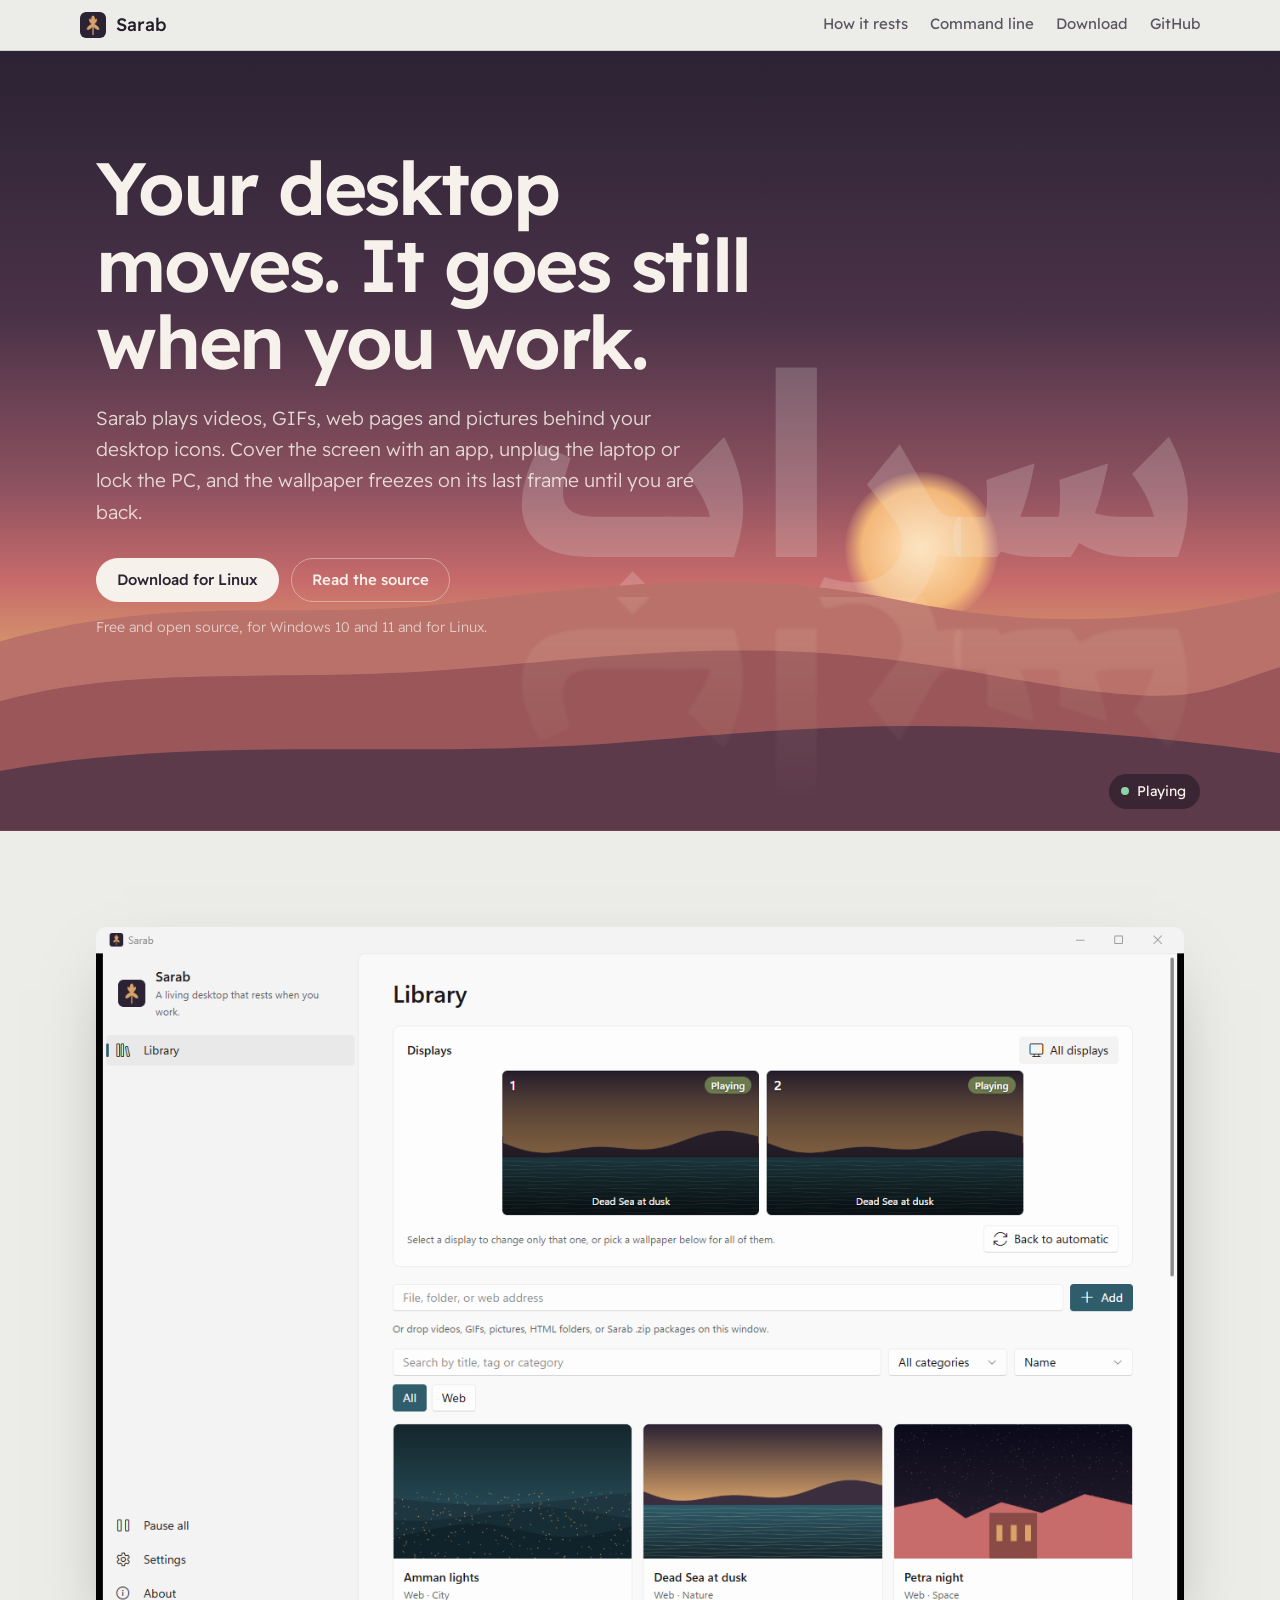
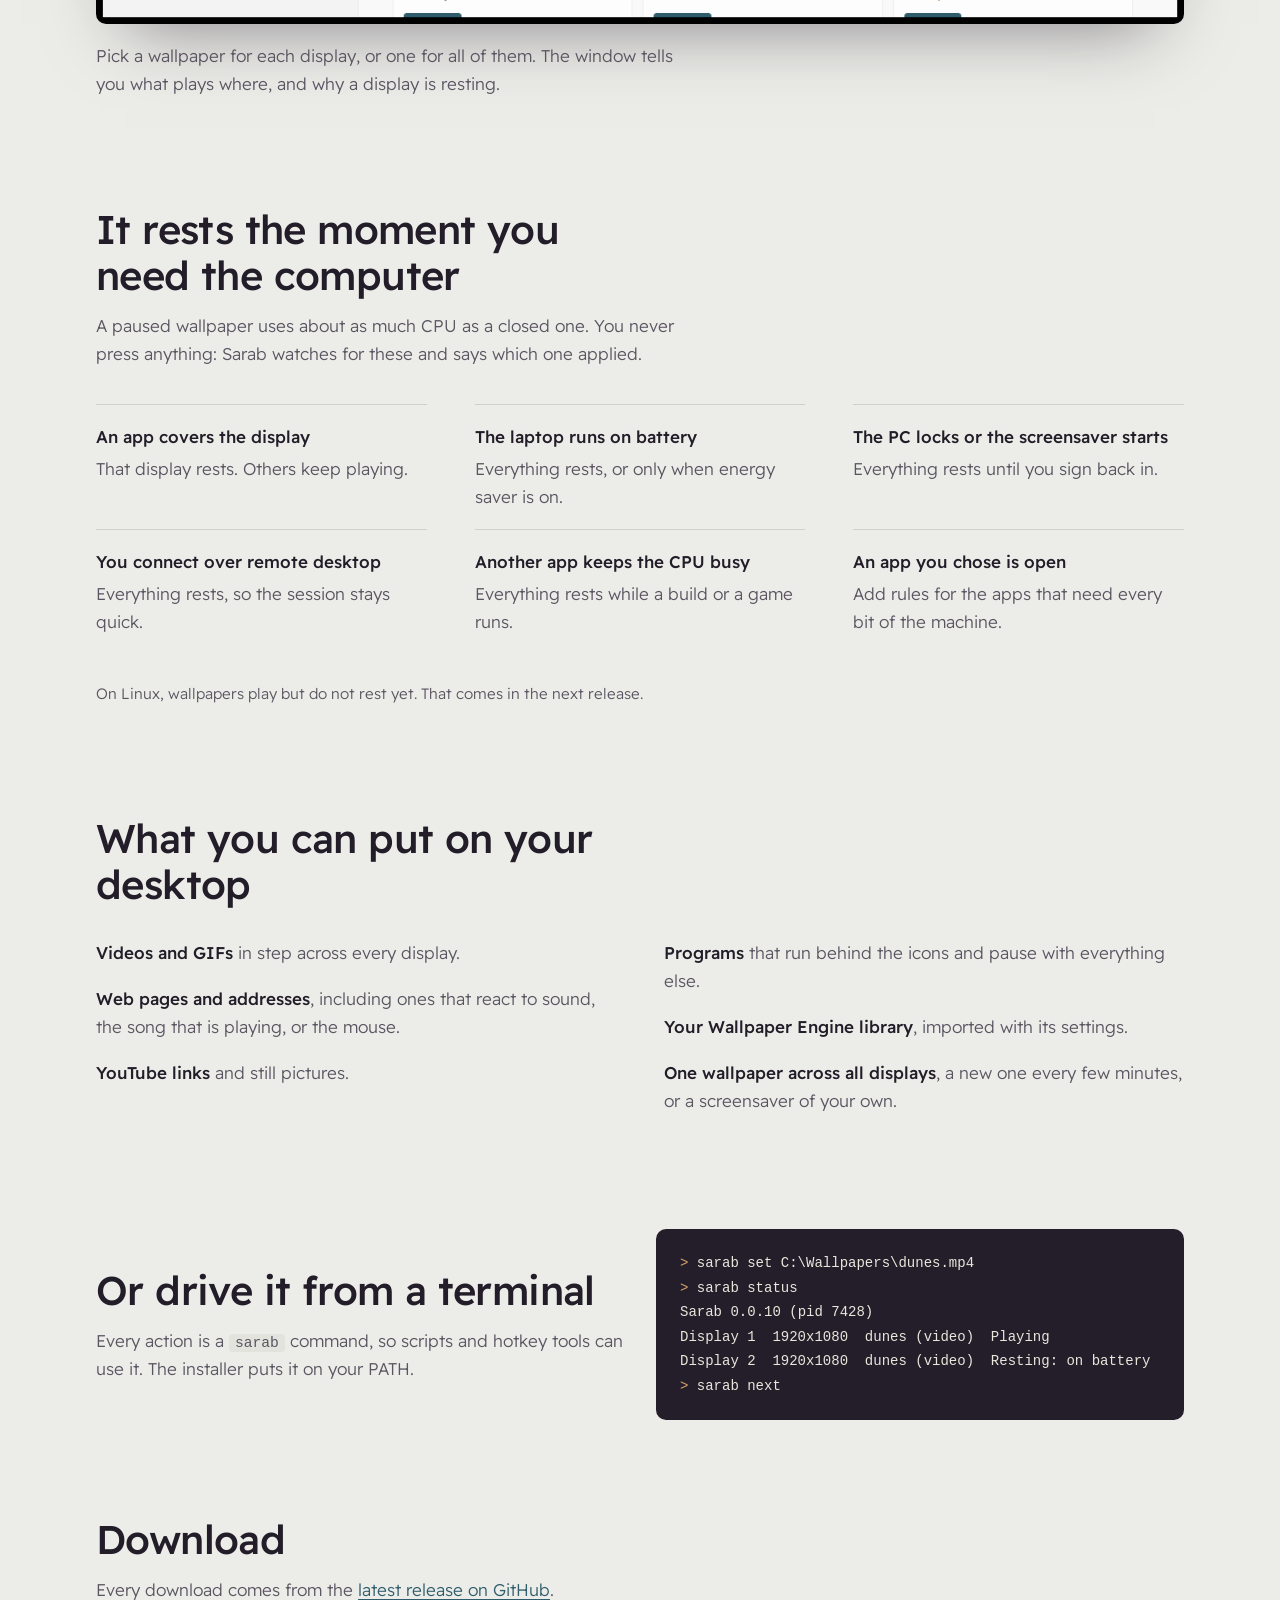
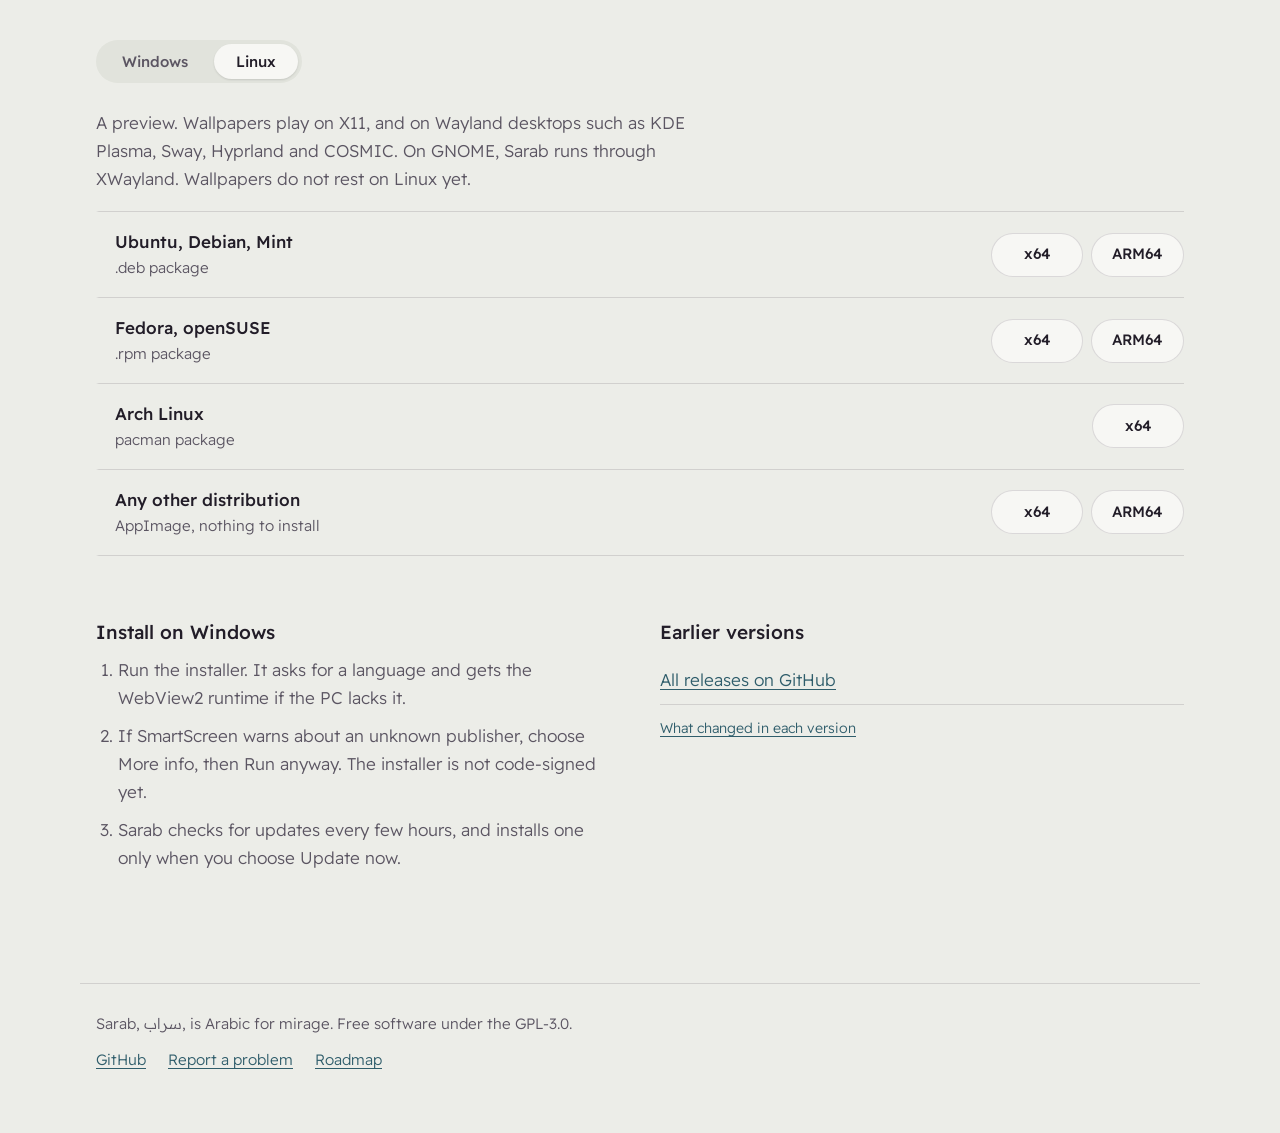
==== commit 4dcb9364: "Redesign the website around a resting mirage, with Windows and Linux downloads The hero is a dusk ho" ====
--- a/website/index.html
+++ b/website/index.html
@@ -3,39 +3,40 @@
   <head>
     <meta charset="utf-8" />
     <meta name="viewport" content="width=device-width, initial-scale=1" />
-    <title>Sarab · Animated wallpapers that rest when you work</title>
+    <title>Sarab: animated wallpapers that rest when you work</title>
     <meta
       name="description"
-      content="Sarab plays videos, GIFs, web pages and pictures behind your desktop icons, and rests whenever you work. Free and open source, a 2 MB download for Windows x64, ARM64 and x86."
+      content="Sarab plays videos, GIFs, web pages and pictures behind your desktop icons, and freezes them whenever you work. Free and open source, for Windows and Linux."
     />
     <meta name="color-scheme" content="light dark" />
     <meta name="theme-color" content="#2b2233" />
-    <meta
-      property="og:title"
-      content="Sarab · Animated wallpapers that rest when you work"
-    />
+    <meta property="og:title" content="Sarab: animated wallpapers that rest when you work" />
     <meta
       property="og:description"
-      content="Videos, GIFs and web pages behind your desktop icons. Sarab rests whenever an app covers the screen, so it stays light on old PCs."
+      content="Videos, GIFs and web pages behind your desktop icons, frozen whenever an app covers the screen. For Windows and Linux."
     />
-    <meta
-      property="og:image"
-      content="https://sarab.mkabumattar.com/window-dark.png"
-    />
+    <meta property="og:image" content="https://sarab.mkabumattar.com/window-dark.png" />
     <meta property="og:url" content="https://sarab.mkabumattar.com/" />
     <link rel="icon" href="favicon.ico" />
+    <link rel="preconnect" href="https://fonts.googleapis.com" />
+    <link rel="preconnect" href="https://fonts.gstatic.com" crossorigin />
+    <link
+      rel="stylesheet"
+      href="https://fonts.googleapis.com/css2?family=Readex+Pro:wght@300..700&display=swap"
+    />
     <link rel="stylesheet" href="style.css" />
     <script src="download.js" defer></script>
   </head>
   <body>
     <a class="skip" href="#main">Skip to content</a>
+
     <header class="bar">
-      <a class="brand" href="#top"
-        ><img src="logo.png" alt="" width="28" height="28" /><span>Sarab</span
-        ><span class="ar" lang="ar" dir="rtl">سراب</span></a
-      >
+      <a class="brand" href="#top">
+        <img src="logo.png" alt="" width="26" height="26" />
+        <span>Sarab</span>
+      </a>
       <nav aria-label="Sections">
-        <a href="#features">Features</a>
+        <a href="#rest">How it rests</a>
         <a href="#command-line">Command line</a>
         <a href="#download">Download</a>
         <a href="https://github.com/MKAbuMattar/sarab">GitHub</a>
@@ -43,315 +44,206 @@
     </header>
 
     <main id="main">
-      <section class="hero" id="top">
-        <div class="wrap hero-grid">
-          <div class="pitch">
-            <p class="eyebrow">
-              Free and open source ·
-              <a href="#download" data-latest>Version 0.0.9</a>
+      <section class="scene" id="top" aria-labelledby="pitch">
+        <div class="sky" aria-hidden="true">
+          <div class="sun"></div>
+          <p class="word" lang="ar" dir="rtl">سراب</p>
+          <svg class="dunes" viewBox="0 0 1600 360" preserveAspectRatio="none">
+            <path class="far" d="M0 170 C 220 120 380 150 560 132 S 930 96 1120 128 S 1450 150 1600 120 V360 H0Z" />
+            <path class="mid" d="M0 230 C 180 190 360 214 600 196 S 980 166 1240 204 S 1500 220 1600 196 V360 H0Z" />
+            <path class="near" d="M0 300 C 260 262 520 290 800 270 S 1260 246 1600 282 V360 H0Z" />
+          </svg>
+          <div class="haze">
+            <p class="word mirror" lang="ar" dir="rtl">سراب</p>
+          </div>
+        </div>
+
+        <div class="pitch">
+          <h1 id="pitch">Your desktop moves. It goes still when you work.</h1>
+          <p class="lead">
+            Sarab plays videos, GIFs, web pages and pictures behind your desktop
+            icons. Cover the screen with an app, unplug the laptop or lock the
+            PC, and the wallpaper freezes on its last frame until you are back.
+          </p>
+          <div class="cta">
+            <a class="button primary" id="hero-download" href="#download">Download Sarab</a>
+            <a class="button quiet" href="https://github.com/MKAbuMattar/sarab">Read the source</a>
+          </div>
+          <p class="fine" id="hero-fine">
+            Free and open source, for Windows 10 and 11 and for Linux.
+          </p>
+        </div>
+
+        <p class="state" aria-hidden="true">
+          <span class="dot" aria-hidden="true"></span>
+          <span id="state-text">Playing</span>
+        </p>
+      </section>
+
+      <section class="window" aria-label="The Sarab window">
+        <picture>
+          <source srcset="window-dark.png" media="(prefers-color-scheme: dark)" />
+          <img
+            src="window-light.png"
+            alt="The Sarab window: two displays playing Dead Sea at dusk, and a library of wallpapers with thumbnails"
+            width="1280"
+            height="820"
+            loading="lazy"
+          />
+        </picture>
+        <p class="caption">
+          Pick a wallpaper for each display, or one for all of them. The window
+          tells you what plays where, and why a display is resting.
+        </p>
+      </section>
+
+      <section id="rest" class="rest">
+        <h2>It rests the moment you need the computer</h2>
+        <p class="sub">
+          A paused wallpaper uses about as much CPU as a closed one. You never
+          press anything: Sarab watches for these and says which one applied.
+        </p>
+        <dl class="reasons">
+          <div><dt>An app covers the display</dt><dd>That display rests. Others keep playing.</dd></div>
+          <div><dt>The laptop runs on battery</dt><dd>Everything rests, or only when energy saver is on.</dd></div>
+          <div><dt>The PC locks or the screensaver starts</dt><dd>Everything rests until you sign back in.</dd></div>
+          <div><dt>You connect over remote desktop</dt><dd>Everything rests, so the session stays quick.</dd></div>
+          <div><dt>Another app keeps the CPU busy</dt><dd>Everything rests while a build or a game runs.</dd></div>
+          <div><dt>An app you chose is open</dt><dd>Add rules for the apps that need every bit of the machine.</dd></div>
+        </dl>
+        <p class="note">
+          On Linux, wallpapers play but do not rest yet. That comes in the next
+          release.
+        </p>
+      </section>
+
+      <section class="does">
+        <h2>What you can put on your desktop</h2>
+        <ul class="kinds">
+          <li><strong>Videos and GIFs</strong> in step across every display.</li>
+          <li><strong>Web pages and addresses</strong>, including ones that react to sound, the song that is playing, or the mouse.</li>
+          <li><strong>YouTube links</strong> and still pictures.</li>
+          <li><strong>Programs</strong> that run behind the icons and pause with everything else.</li>
+          <li><strong>Your Wallpaper Engine library</strong>, imported with its settings.</li>
+          <li><strong>One wallpaper across all displays</strong>, a new one every few minutes, or a screensaver of your own.</li>
+        </ul>
+      </section>
+
+      <section id="command-line" class="cli">
+        <div>
+          <h2>Or drive it from a terminal</h2>
+          <p class="sub">
+            Every action is a <code>sarab</code> command, so scripts and hotkey
+            tools can use it. The installer puts it on your PATH.
+          </p>
+        </div>
+        <pre class="term" aria-label="Example terminal session"><span class="prompt">&gt;</span> sarab set C:\Wallpapers\dunes.mp4
+<span class="prompt">&gt;</span> sarab status
+Sarab <span data-version>0.0.10</span> (pid 7428)
+Display 1  1920x1080  dunes (video)  Playing
+Display 2  1920x1080  dunes (video)  Resting: on battery
+<span class="prompt">&gt;</span> sarab next</pre>
+      </section>
+
+      <section id="download" class="download">
+        <h2>Download</h2>
+        <p class="sub" id="release-line">
+          Every download comes from the
+          <a href="https://github.com/MKAbuMattar/sarab/releases/latest">latest release on GitHub</a>.
+        </p>
+
+        <div class="tabs" role="tablist" aria-label="System">
+          <button type="button" role="tab" id="tab-windows" aria-controls="panel-windows" aria-selected="true">Windows</button>
+          <button type="button" role="tab" id="tab-linux" aria-controls="panel-linux" aria-selected="false">Linux</button>
+        </div>
+
+        <div class="panel" id="panel-windows" role="tabpanel" aria-labelledby="tab-windows">
+          <p class="panel-note">Windows 10 (version 1903 or later) and Windows 11. Installs for your account only, no administrator rights.</p>
+          <ul class="files">
+            <li data-arch="x64">
+              <span class="what"><strong>Most PCs</strong><span>Intel or AMD, 64-bit (x64)</span></span>
+              <a class="button primary" data-match="_x64-setup\.exe$" href="https://github.com/MKAbuMattar/sarab/releases/latest">Download installer</a>
+            </li>
+            <li data-arch="arm64">
+              <span class="what"><strong>ARM PCs</strong><span>Snapdragon and other ARM64 laptops</span></span>
+              <a class="button" data-match="_arm64-setup\.exe$" href="https://github.com/MKAbuMattar/sarab/releases/latest">Download installer</a>
+            </li>
+            <li data-arch="x86">
+              <span class="what"><strong>Older PCs</strong><span>32-bit Windows 10 (x86)</span></span>
+              <a class="button" data-match="_x86-setup\.exe$" href="https://github.com/MKAbuMattar/sarab/releases/latest">Download installer</a>
+            </li>
+          </ul>
+        </div>
+
+        <div class="panel" id="panel-linux" role="tabpanel" aria-labelledby="tab-linux">
+          <p class="panel-note">
+            A preview. Wallpapers play on X11, and on Wayland desktops such as
+            KDE Plasma, Sway, Hyprland and COSMIC. On GNOME, Sarab runs through
+            XWayland. Wallpapers do not rest on Linux yet.
+          </p>
+          <ul class="files">
+            <li>
+              <span class="what"><strong>Ubuntu, Debian, Mint</strong><span>.deb package</span></span>
+              <span class="pair">
+                <a class="button" data-match="_amd64\.deb$" href="https://github.com/MKAbuMattar/sarab/releases/latest">x64</a>
+                <a class="button" data-match="_arm64\.deb$" href="https://github.com/MKAbuMattar/sarab/releases/latest">ARM64</a>
+              </span>
+            </li>
+            <li>
+              <span class="what"><strong>Fedora, openSUSE</strong><span>.rpm package</span></span>
+              <span class="pair">
+                <a class="button" data-match="\.x86_64\.rpm$" href="https://github.com/MKAbuMattar/sarab/releases/latest">x64</a>
+                <a class="button" data-match="\.aarch64\.rpm$" href="https://github.com/MKAbuMattar/sarab/releases/latest">ARM64</a>
+              </span>
+            </li>
+            <li>
+              <span class="what"><strong>Arch Linux</strong><span>pacman package</span></span>
+              <span class="pair">
+                <a class="button" data-match="x86_64\.pkg\.tar\.zst$" href="https://github.com/MKAbuMattar/sarab/releases/latest">x64</a>
+              </span>
+            </li>
+            <li>
+              <span class="what"><strong>Any other distribution</strong><span>AppImage, nothing to install</span></span>
+              <span class="pair">
+                <a class="button" data-match="_amd64\.AppImage$" href="https://github.com/MKAbuMattar/sarab/releases/latest">x64</a>
+                <a class="button" data-match="_aarch64\.AppImage$" href="https://github.com/MKAbuMattar/sarab/releases/latest">ARM64</a>
+              </span>
+            </li>
+          </ul>
+        </div>
+
+        <div class="after">
+          <div>
+            <h3>Install on Windows</h3>
+            <ol class="steps">
+              <li>Run the installer. It asks for a language and gets the WebView2 runtime if the PC lacks it.</li>
+              <li>If SmartScreen warns about an unknown publisher, choose More info, then Run anyway. The installer is not code-signed yet.</li>
+              <li>Sarab checks for updates every few hours, and installs one only when you choose Update now.</li>
+            </ol>
+          </div>
+          <div>
+            <h3>Earlier versions</h3>
+            <ul class="versions" id="versions">
+              <li><a href="https://github.com/MKAbuMattar/sarab/releases">All releases on GitHub</a></li>
+            </ul>
+            <p class="fine">
+              <a href="https://github.com/MKAbuMattar/sarab/blob/main/CHANGELOG.md">What changed in each version</a>
             </p>
-            <h1>
-              Animated wallpapers that <em>rest</em> when you work.
-            </h1>
-            <p class="lead">
-              Sarab plays videos, GIFs, web pages and pictures behind your
-              desktop icons, on one display or many. When an app covers the
-              screen, the laptop runs on battery or the PC locks, the wallpaper
-              freezes on its last frame, so it stays light on old PCs.
-            </p>
-            <div class="cta">
-              <a
-                class="button primary"
-                id="hero-download"
-                href="https://github.com/MKAbuMattar/sarab/releases/download/v0.0.9/Sarab_0.0.9_x64-setup.exe"
-                ><svg aria-hidden="true" viewBox="0 0 16 16">
-                  <path d="M8 1v9m0 0L4.5 6.5M8 10l3.5-3.5M2 13.5h12" />
-                </svg>
-                <span id="hero-label">Download for Windows</span></a
-              >
-              <a class="button" href="#download">Other downloads</a>
-            </div>
-            <p class="fine" id="hero-fine">
-              Windows 10 (1903 or later) and 11 · x64 · 2.2 MB · No
-              administrator rights
-            </p>
-          </div>
-          <div class="stage">
-            <div class="mirage" aria-hidden="true"></div>
-            <picture>
-              <source
-                srcset="window-dark.png"
-                media="(prefers-color-scheme: dark)"
-              />
-              <img
-                src="window-light.png"
-                alt="The Sarab window: two displays playing Dead Sea at dusk, and a library of wallpapers with thumbnails"
-                width="1280"
-                height="820"
-              />
-            </picture>
-          </div>
-        </div>
-      </section>
-
-      <section class="facts" aria-label="At a glance">
-        <ul class="wrap">
-          <li><strong>~0.005</strong><span>CPU cores while resting</span></li>
-          <li><strong>2 MB</strong><span>installer</span></li>
-          <li><strong>10</strong><span>languages, Arabic right to left</span></li>
-          <li><strong>3</strong><span>CPU types: x64, ARM64, x86</span></li>
-        </ul>
-      </section>
-
-      <section id="features">
-        <div class="wrap">
-          <h2>What it does</h2>
-          <p class="sub">
-            Everything a live wallpaper needs, and the good manners to step
-            aside.
-          </p>
-          <div class="grid">
-            <article>
-              <svg aria-hidden="true" viewBox="0 0 24 24">
-                <path d="M9 5v14M15 5v14" />
-              </svg>
-              <h3>Rests when you work</h3>
-              <p>
-                A window covering a display, battery, energy saver, a locked
-                screen, the screensaver, remote desktop or a busy CPU: the
-                wallpaper freezes in place, and the window says why.
-              </p>
-            </article>
-            <article>
-              <svg aria-hidden="true" viewBox="0 0 24 24">
-                <rect x="2" y="5" width="9" height="7" rx="1" />
-                <rect x="13" y="5" width="9" height="7" rx="1" />
-                <path d="M6.5 16v3M17.5 16v3M4 19h5M15 19h5" />
-              </svg>
-              <h3>Every display</h3>
-              <p>
-                One wallpaper on all displays, a different one on each, or one
-                stretched across them. Displays playing the same video stay on
-                the same frame.
-              </p>
-            </article>
-            <article>
-              <svg aria-hidden="true" viewBox="0 0 24 24">
-                <rect x="3" y="4" width="18" height="16" rx="2" />
-                <path d="M10 9l5 3-5 3z" />
-              </svg>
-              <h3>Your wallpapers</h3>
-              <p>
-                Videos, GIFs, pictures, web pages, web addresses and YouTube
-                links. Programs can run behind the icons too, and rest with the
-                rest.
-              </p>
-            </article>
-            <article>
-              <svg aria-hidden="true" viewBox="0 0 24 24">
-                <path d="M4 7h16v12H4zM4 7l2-3h12l2 3M10 11h4" />
-              </svg>
-              <h3>Brings your library with it</h3>
-              <p>
-                Web, video and application wallpapers from Wallpaper Engine
-                import with their settings. Sarab packages are plain zip files
-                you can export and share.
-              </p>
-            </article>
-            <article>
-              <svg aria-hidden="true" viewBox="0 0 24 24">
-                <circle cx="12" cy="12" r="8" />
-                <path d="M12 4a8 8 0 0 0 0 16z" />
-              </svg>
-              <h3>Feels native</h3>
-              <p>
-                Light and dark, Acrylic or Mica, a library with categories,
-                tags, search and thumbnails, and menus that look like the rest
-                of Windows 11.
-              </p>
-            </article>
-            <article>
-              <svg aria-hidden="true" viewBox="0 0 24 24">
-                <path d="M4 12a8 8 0 0 1 14-5.3M20 12a8 8 0 0 1-14 5.3" />
-                <path d="M18 3v4h-4M6 21v-4h4" />
-              </svg>
-              <h3>Changes with you</h3>
-              <p>
-                A new wallpaper every few minutes, in order or at random,
-                through one category. A screensaver of your own, and mouse input
-                for interactive pages.
-              </p>
-            </article>
-          </div>
-        </div>
-      </section>
-
-      <section id="command-line" class="tint">
-        <div class="wrap split">
-          <div>
-            <h2>Drive it from the command line</h2>
-            <p class="sub">
-              Every action is a <code>sarab</code> command, so scripts and
-              hotkey tools can drive it. The installer puts it on your PATH.
-            </p>
-            <ul class="plain">
-              <li>
-                <code>sarab set &lt;file, folder or URL&gt; [--display N]</code>
-              </li>
-              <li>
-                <code>sarab pause</code>, <code>play</code>,
-                <code>next</code>, <code>volume 30</code>
-              </li>
-              <li><code>sarab screenshot C:\shots\desk.png</code></li>
-              <li><code>sarab status --json</code> for scripts</li>
-            </ul>
-          </div>
-          <pre
-            class="term"
-            aria-label="Example terminal session"
-          ><span class="prompt">&gt;</span> sarab set C:\Wallpapers\dunes.mp4
-<span class="prompt">&gt;</span> sarab status
-Sarab <span data-version>0.0.9</span> (pid 7428)
-Display 1  1920x1080  dunes (video)  Playing
-Display 2  1920x1080  dunes (video)  Resting: on battery</pre>
-        </div>
-      </section>
-
-      <section id="download">
-        <div class="wrap">
-          <h2>Download</h2>
-          <p class="sub">
-            <span data-latest-line
-              >Sarab 0.0.9, released 8 October 2026.</span
-            >
-            <a
-              id="notes"
-              href="https://github.com/MKAbuMattar/sarab/releases/tag/v0.0.9"
-              >What's new</a
-            >
-          </p>
-
-          <div class="downloads">
-            <article class="dl" data-arch="x64">
-              <h3>Windows x64</h3>
-              <p>Most PCs: Intel and AMD, 64-bit.</p>
-              <a
-                class="button primary"
-                href="https://github.com/MKAbuMattar/sarab/releases/download/v0.0.9/Sarab_0.0.9_x64-setup.exe"
-                >Download <span class="size">2.2 MB</span></a
-              >
-              <code class="file">Sarab_0.0.9_x64-setup.exe</code>
-            </article>
-            <article class="dl" data-arch="arm64">
-              <h3>Windows ARM64</h3>
-              <p>Snapdragon laptops and other ARM PCs.</p>
-              <a
-                class="button primary"
-                href="https://github.com/MKAbuMattar/sarab/releases/download/v0.0.9/Sarab_0.0.9_arm64-setup.exe"
-                >Download <span class="size">2.0 MB</span></a
-              >
-              <code class="file">Sarab_0.0.9_arm64-setup.exe</code>
-            </article>
-            <article class="dl" data-arch="x86">
-              <h3>Windows x86</h3>
-              <p>Older 32-bit Windows 10.</p>
-              <a
-                class="button primary"
-                href="https://github.com/MKAbuMattar/sarab/releases/download/v0.0.9/Sarab_0.0.9_x86-setup.exe"
-                >Download <span class="size">2.0 MB</span></a
-              >
-              <code class="file">Sarab_0.0.9_x86-setup.exe</code>
-            </article>
-            <article class="dl soon">
-              <h3>Linux</h3>
-              <p>
-                .deb, .rpm, AppImage and Arch packages for x64 and ARM64 are
-                being tested. X11 first, Wayland next.
-              </p>
-              <a
-                class="button"
-                href="https://github.com/MKAbuMattar/sarab/blob/main/ROADMAP.md"
-                >See the roadmap</a
-              >
-            </article>
-          </div>
-
-          <div class="after">
-            <div>
-              <h3>Install</h3>
-              <ol class="steps">
-                <li>
-                  <strong>Run the installer.</strong> It installs for your user
-                  only, asks for a language, and fetches the WebView2 runtime if
-                  the PC lacks it.
-                </li>
-                <li>
-                  <strong>SmartScreen</strong> may warn about an unknown
-                  publisher, because the installer is not code-signed yet.
-                  Choose More info, then Run anyway.
-                </li>
-                <li>
-                  <strong>Updates</strong> are checked every few hours and
-                  installed only when you choose Update now, after their
-                  signature is checked.
-                </li>
-              </ol>
-            </div>
-            <div>
-              <h3>Earlier versions</h3>
-              <ul class="versions" id="versions">
-                <li>
-                  <a
-                    href="https://github.com/MKAbuMattar/sarab/releases/tag/v0.0.8"
-                    >0.0.8</a
-                  ><span>7 October 2026</span>
-                </li>
-                <li>
-                  <a
-                    href="https://github.com/MKAbuMattar/sarab/releases/tag/v0.0.7"
-                    >0.0.7</a
-                  ><span>7 October 2026</span>
-                </li>
-                <li>
-                  <a
-                    href="https://github.com/MKAbuMattar/sarab/releases/tag/v0.0.6"
-                    >0.0.6</a
-                  ><span>6 October 2026</span>
-                </li>
-              </ul>
-              <p class="fine">
-                <a href="https://github.com/MKAbuMattar/sarab/releases"
-                  >All releases</a
-                >
-                ·
-                <a
-                  href="https://github.com/MKAbuMattar/sarab/blob/main/CHANGELOG.md"
-                  >Changelog</a
-                >
-              </p>
-            </div>
           </div>
         </div>
       </section>
     </main>
 
     <footer>
-      <div class="wrap">
-        <p>
-          Sarab (<span lang="ar" dir="rtl">سراب</span>) means mirage in Arabic.
-          Free software under the GPL-3.0.
-        </p>
-        <p>
-          <a href="https://github.com/MKAbuMattar/sarab">GitHub</a> ·
-          <a href="https://github.com/MKAbuMattar/sarab/issues"
-            >Report a problem</a
-          >
-          ·
-          <a href="https://github.com/MKAbuMattar/sarab/blob/main/CHANGELOG.md"
-            >Changelog</a
-          >
-        </p>
-      </div>
+      <p>
+        Sarab, <span lang="ar" dir="rtl">سراب</span>, is Arabic for mirage.
+        Free software under the GPL-3.0.
+      </p>
+      <p class="links">
+        <a href="https://github.com/MKAbuMattar/sarab">GitHub</a>
+        <a href="https://github.com/MKAbuMattar/sarab/issues">Report a problem</a>
+        <a href="https://github.com/MKAbuMattar/sarab/blob/main/ROADMAP.md">Roadmap</a>
+      </p>
     </footer>
   </body>
 </html>
--- a/website/style.css
+++ b/website/style.css
@@ -1,39 +1,38 @@
+/* Sarab: a dusk horizon over Wadi Rum. The page rests like the app does. */
 :root {
   --iris: #2b2233;
+  --petra: #c76b6b;
   --sand: #d9a36a;
-  --salt: #eae6db;
   --deadsea: #2f5d6b;
-  --petra: #c76b6b;
-  --bg: #f7f5f1;
-  --bg-2: #efebe3;
-  --surface: #ffffff;
-  --stroke: rgba(43, 34, 51, 0.1);
-  --text: #1d1922;
-  --text-2: rgba(29, 25, 34, 0.66);
+  --salt: #ecede8;
+
+  --bg: var(--salt);
+  --surface: #f7f7f4;
+  --text: #221d28;
+  --text-2: #5b5562;
+  --rule: rgba(43, 34, 51, 0.14);
   --accent: var(--deadsea);
+  --accent-hover: #24495a;
   --on-accent: #ffffff;
-  --accent-hover: #3a6b7a;
-  --code: #ebe6dc;
-  --term: #1c1a20;
-  --term-text: #eae6db;
-  --shadow: 0 30px 60px -20px rgba(43, 34, 51, 0.35);
-  --radius: 12px;
-  --wrap: 1160px;
+  --code: #e1e3dc;
+  --term: #241e2b;
+
+  --wrap: 1120px;
+  --font: "Readex Pro", "Segoe UI Variable Text", "Segoe UI", system-ui, sans-serif;
+  --mono: "Cascadia Mono", Consolas, ui-monospace, monospace;
 }
 @media (prefers-color-scheme: dark) {
   :root {
-    --bg: #17151a;
-    --bg-2: #1f1c23;
-    --surface: #24212a;
-    --stroke: rgba(234, 230, 219, 0.1);
-    --text: #f4f1ea;
-    --text-2: rgba(244, 241, 234, 0.7);
+    --bg: #1c1822;
+    --surface: #251f2c;
+    --text: #edebe6;
+    --text-2: #b4adba;
+    --rule: rgba(236, 237, 232, 0.13);
     --accent: var(--sand);
-    --on-accent: #1a1714;
     --accent-hover: #e6b986;
-    --code: #2e2a33;
-    --term: #0f0e11;
-    --shadow: 0 30px 60px -20px rgba(0, 0, 0, 0.7);
+    --on-accent: #221a14;
+    --code: #2f2838;
+    --term: #15121a;
   }
 }
 
@@ -42,81 +41,93 @@
 }
 html {
   scroll-behavior: smooth;
-  scroll-padding-top: 72px;
+  scroll-padding-top: 64px;
 }
 body {
   margin: 0;
   background: var(--bg);
   color: var(--text);
-  font:
-    16px/1.6 "Segoe UI Variable Text",
-    "Segoe UI",
-    system-ui,
-    -apple-system,
-    sans-serif;
+  font: 300 17px/1.65 var(--font);
   -webkit-font-smoothing: antialiased;
 }
 a {
   color: var(--accent);
+  text-decoration-thickness: 1px;
   text-underline-offset: 3px;
 }
 a:hover {
   color: var(--accent-hover);
 }
+strong {
+  font-weight: 500;
+}
 code {
-  font:
-    0.88em/1.4 "Cascadia Mono",
-    Consolas,
-    ui-monospace,
-    monospace;
+  font: 0.86em/1.4 var(--mono);
   background: var(--code);
-  padding: 2px 6px;
+  padding: 1px 6px;
   border-radius: 4px;
   overflow-wrap: anywhere;
 }
 :focus-visible {
-  outline: 2px solid var(--text);
-  outline-offset: 2px;
+  outline: 2px solid var(--accent);
+  outline-offset: 3px;
   border-radius: 4px;
 }
-svg {
-  fill: none;
-  stroke: currentColor;
-  stroke-width: 1.6;
-  stroke-linecap: round;
-  stroke-linejoin: round;
+h1,
+h2,
+h3 {
+  font-weight: 500;
+  margin: 0;
+}
+h2 {
+  font-size: clamp(28px, 3.6vw, 40px);
+  line-height: 1.15;
+  letter-spacing: -0.015em;
+  max-width: 22ch;
+}
+h3 {
+  font-size: 19px;
+  line-height: 1.3;
+  margin-bottom: 12px;
+}
+p {
+  margin: 0 0 12px;
+}
+.sub {
+  color: var(--text-2);
+  max-width: 60ch;
+  margin: 14px 0 36px;
+}
+.fine {
+  font-size: 14px;
+  color: var(--text-2);
 }
 .skip {
   position: absolute;
   left: 16px;
-  top: -48px;
-  z-index: 2;
-  padding: 8px 12px;
+  top: -60px;
+  z-index: 3;
+  padding: 8px 14px;
   background: var(--surface);
   border-radius: 6px;
 }
 .skip:focus {
   top: 12px;
-}
-.wrap {
-  max-width: var(--wrap);
-  margin: 0 auto;
-  padding: 0 16px;
 }
 
 /* Bar */
 .bar {
   position: sticky;
   top: 0;
-  z-index: 1;
+  z-index: 2;
   display: flex;
   align-items: center;
   justify-content: space-between;
   gap: 16px;
-  padding: 12px max(16px, calc((100% - var(--wrap)) / 2 + 16px));
-  background: color-mix(in srgb, var(--bg) 82%, transparent);
-  backdrop-filter: blur(14px) saturate(1.4);
-  border-bottom: 1px solid var(--stroke);
+  padding: 10px max(16px, calc((100% - var(--wrap)) / 2));
+  background: color-mix(in srgb, var(--bg) 86%, transparent);
+  backdrop-filter: blur(14px);
+  border-bottom: 1px solid var(--rule);
 }
 .brand {
   display: flex;
@@ -124,7 +135,7 @@
   gap: 10px;
   color: var(--text);
   text-decoration: none;
-  font-weight: 600;
+  font-weight: 500;
   font-size: 18px;
 }
 .brand:hover {
@@ -133,475 +144,453 @@
 .brand img {
   border-radius: 6px;
 }
-.brand .ar {
-  color: var(--text-2);
-  font-weight: 400;
-}
 nav {
   display: flex;
-  gap: 4px;
   flex-wrap: wrap;
+  gap: 4px 22px;
 }
 nav a {
   color: var(--text-2);
   text-decoration: none;
   font-size: 15px;
-  padding: 6px 10px;
-  border-radius: 6px;
+  font-weight: 400;
 }
 nav a:hover {
   color: var(--text);
-  background: var(--bg-2);
-}
-
-/* Type */
-h1 {
-  font-size: clamp(36px, 5.4vw, 60px);
-  line-height: 1.06;
-  margin: 0 0 20px;
-  font-weight: 700;
-  letter-spacing: -0.025em;
-}
-h1 em {
-  font-style: normal;
-  background: linear-gradient(100deg, var(--petra), var(--sand));
-  -webkit-background-clip: text;
-  background-clip: text;
-  color: transparent;
-}
-h2 {
-  font-size: clamp(28px, 3.4vw, 36px);
-  line-height: 1.2;
-  margin: 0 0 8px;
-  font-weight: 700;
-  letter-spacing: -0.015em;
-}
-h3 {
-  font-size: 18px;
-  line-height: 1.3;
-  margin: 0 0 6px;
-  font-weight: 600;
-}
-p {
-  margin: 0 0 12px;
-}
-.sub {
-  color: var(--text-2);
-  font-size: 18px;
-  max-width: 62ch;
-  margin-bottom: 32px;
-}
-.fine {
-  font-size: 14px;
-  color: var(--text-2);
-}
-section {
-  padding: 88px 0;
-}
-.tint {
-  background: var(--bg-2);
 }
 
 /* Buttons */
-.cta {
-  display: flex;
-  gap: 12px;
-  flex-wrap: wrap;
-  margin: 32px 0 14px;
-}
 .button {
   display: inline-flex;
   align-items: center;
   justify-content: center;
-  gap: 8px;
-  min-height: 46px;
-  padding: 0 22px;
-  border-radius: 8px;
+  min-height: 44px;
+  padding: 0 20px;
+  border-radius: 999px;
+  border: 1px solid var(--rule);
   background: var(--surface);
   color: var(--text);
-  border: 1px solid var(--stroke);
+  font-weight: 500;
+  font-size: 15px;
   text-decoration: none;
-  font-weight: 600;
-  transition:
-    background-color 0.15s,
-    border-color 0.15s,
-    transform 0.15s;
+  white-space: nowrap;
 }
 .button:hover {
   color: var(--text);
   border-color: var(--text-2);
-}
-.button:active {
-  transform: translateY(1px);
-}
-.button svg {
-  width: 18px;
-  height: 18px;
-  stroke-width: 2;
 }
 .button.primary {
   background: var(--accent);
+  border-color: transparent;
   color: var(--on-accent);
-  border-color: transparent;
 }
 .button.primary:hover {
   background: var(--accent-hover);
   color: var(--on-accent);
 }
 
-/* Hero */
-.hero {
+/* The scene: the one bold thing on the page */
+.scene {
   position: relative;
-  padding: 72px 0 96px;
+  min-height: min(90vh, 780px);
+  display: flex;
+  align-items: flex-start;
   overflow: hidden;
-  background:
-    radial-gradient(
-      60% 50% at 85% 10%,
-      color-mix(in srgb, var(--sand) 28%, transparent),
-      transparent 70%
-    ),
-    radial-gradient(
-      50% 40% at 0% 100%,
-      color-mix(in srgb, var(--deadsea) 22%, transparent),
-      transparent 70%
-    );
-}
-.hero-grid {
-  display: grid;
-  gap: 56px;
+  color: #f6f1ea;
+  isolation: isolate;
+}
+.sky {
+  position: absolute;
+  inset: 0;
+  z-index: -1;
+  background: linear-gradient(
+    180deg,
+    var(--iris) 0%,
+    #4a3248 34%,
+    #8e5260 56%,
+    var(--petra) 68%,
+    var(--sand) 80%
+  );
+}
+.sun {
+  position: absolute;
+  right: 22%;
+  top: 54%;
+  width: clamp(90px, 12vw, 170px);
+  aspect-ratio: 1;
+  border-radius: 50%;
+  background: radial-gradient(circle, #ffe2b8 0%, #f3b779 55%, rgba(243, 183, 121, 0) 72%);
+}
+.word {
+  position: absolute;
+  right: 6%;
+  bottom: 31%;
+  margin: 0;
+  font: 700 clamp(110px, 20vw, 300px) / 1 var(--font);
+  color: rgba(246, 241, 234, 0.2);
+  letter-spacing: 0;
+  user-select: none;
+}
+.dunes {
+  position: absolute;
+  inset: auto 0 0;
+  width: 100%;
+  height: 46%;
+}
+.dunes .far {
+  fill: #b9716a;
+}
+.dunes .mid {
+  fill: #9a5658;
+}
+.dunes .near {
+  fill: #5d3a4a;
+}
+/* The mirage: the word reflected in the heat over the sand, shimmering while it plays. */
+.haze {
+  position: absolute;
+  inset: auto 0 0;
+  height: 30%;
+  overflow: hidden;
+  -webkit-mask: linear-gradient(180deg, #000 0%, transparent 90%);
+  mask: linear-gradient(180deg, #000 0%, transparent 90%);
+}
+.word.mirror {
+  top: 0;
+  bottom: auto;
+  transform: scaleY(-1);
+  transform-origin: 50% 50%;
+  color: rgba(255, 228, 196, 0.12);
+  filter: blur(1.5px);
+  animation: shimmer 3.2s ease-in-out infinite alternate;
+}
+@keyframes shimmer {
+  0% {
+    transform: scaleY(-1) translateX(0) skewX(0deg);
+  }
+  50% {
+    transform: scaleY(-0.94) translateX(-6px) skewX(3deg);
+  }
+  100% {
+    transform: scaleY(-1.04) translateX(5px) skewX(-2deg);
+  }
+}
+.scene.resting .word.mirror {
+  animation-play-state: paused;
+}
+.pitch {
+  width: 100%;
+  max-width: var(--wrap);
+  margin: 0 auto;
+  padding: clamp(56px, 11vh, 120px) 16px 0;
+}
+h1 {
+  font-size: clamp(38px, 6.2vw, 74px);
+  line-height: 1.04;
+  letter-spacing: -0.03em;
+  font-weight: 600;
+  max-width: 14ch;
+}
+.lead {
+  margin-top: 22px;
+  max-width: 50ch;
+  font-size: 19px;
+  color: rgba(246, 241, 234, 0.86);
+}
+.cta {
+  display: flex;
+  flex-wrap: wrap;
+  gap: 12px;
+  margin: 30px 0 14px;
+}
+.scene .button.primary {
+  background: #f6f1ea;
+  color: var(--iris);
+}
+.scene .button.primary:hover {
+  background: #ffffff;
+  color: var(--iris);
+}
+.scene .button.quiet {
+  background: transparent;
+  color: #f6f1ea;
+  border-color: rgba(246, 241, 234, 0.42);
+}
+.scene .button.quiet:hover {
+  border-color: #f6f1ea;
+}
+.scene .fine {
+  color: rgba(246, 241, 234, 0.72);
+}
+/* Sarab's own display label: what this wallpaper is doing right now. */
+.state {
+  position: absolute;
+  right: max(16px, calc((100% - var(--wrap)) / 2));
+  bottom: 22px;
+  margin: 0;
+  display: flex;
   align-items: center;
-}
-.hero-grid > *,
-.split > *,
-.grid > *,
-.downloads > *,
-.after > * {
-  min-width: 0;
-}
-.eyebrow {
-  display: inline-block;
+  gap: 8px;
+  padding: 6px 14px 6px 12px;
+  border-radius: 999px;
+  background: rgba(30, 22, 34, 0.55);
+  backdrop-filter: blur(8px);
   font-size: 14px;
-  font-weight: 600;
-  color: var(--text-2);
-  padding: 4px 12px;
-  border: 1px solid var(--stroke);
-  border-radius: 999px;
-  background: color-mix(in srgb, var(--surface) 70%, transparent);
-  margin-bottom: 24px;
-}
-.eyebrow a {
-  text-decoration: none;
-}
-.lead {
-  font-size: 19px;
-  color: var(--text-2);
-  max-width: 58ch;
-}
-.stage {
-  position: relative;
-  padding: 28px;
-  border-radius: 20px;
-  background: linear-gradient(
-    165deg,
-    var(--iris) 0%,
-    #5a3f57 40%,
-    var(--petra) 72%,
-    var(--sand) 100%
-  );
-  box-shadow: var(--shadow);
-  isolation: isolate;
-}
-.stage img {
-  position: relative;
+  font-weight: 400;
+}
+.state .dot {
+  width: 8px;
+  height: 8px;
+  border-radius: 50%;
+  background: #8fd3a8;
+}
+.scene.resting .state .dot {
+  background: var(--sand);
+}
+
+/* Sections */
+section:not(.scene) {
+  max-width: var(--wrap);
+  margin: 0 auto;
+  padding: 96px 16px 0;
+}
+.window img {
   display: block;
   width: 100%;
   height: auto;
-  border-radius: 8px;
-  box-shadow: 0 16px 40px rgba(0, 0, 0, 0.35);
-}
-/* Heat shimmer over the dunes: the mirage. */
-.mirage {
-  position: absolute;
-  inset: 55% 0 0;
-  z-index: -1;
-  border-radius: 0 0 20px 20px;
-  background: repeating-linear-gradient(
-    180deg,
-    rgba(255, 255, 255, 0.14) 0 2px,
-    transparent 2px 9px
-  );
-  filter: blur(1.2px);
-  animation: shimmer 6s ease-in-out infinite alternate;
-}
-@keyframes shimmer {
-  to {
-    transform: translateY(-10px) scaleY(1.06);
-    opacity: 0.5;
-  }
-}
-
-/* Facts */
-.facts {
-  padding: 0;
-  border-block: 1px solid var(--stroke);
-  background: var(--surface);
-}
-.facts ul {
-  list-style: none;
+  border-radius: 10px;
+  box-shadow: 0 30px 70px -30px rgba(43, 34, 51, 0.55);
+}
+.window .caption {
+  margin-top: 18px;
+  color: var(--text-2);
+  max-width: 60ch;
+}
+
+.reasons {
+  margin: 0;
   display: grid;
-  grid-template-columns: repeat(2, 1fr);
-  margin: 0 auto;
-}
-.facts li {
-  padding: 22px 16px;
-  display: grid;
-  gap: 2px;
-}
-.facts strong {
-  font-size: 28px;
-  line-height: 1.1;
-  letter-spacing: -0.01em;
-}
-.facts span {
-  color: var(--text-2);
-  font-size: 14px;
-}
-
-/* Features */
-.grid {
-  display: grid;
-  gap: 16px;
   grid-template-columns: repeat(auto-fill, minmax(min(100%, 320px), 1fr));
-}
-.grid article {
-  background: var(--surface);
-  border: 1px solid var(--stroke);
-  border-radius: var(--radius);
-  padding: 26px;
-  transition:
-    transform 0.2s,
-    box-shadow 0.2s;
-}
-.grid article:hover {
-  transform: translateY(-2px);
-  box-shadow: 0 12px 28px -16px rgba(0, 0, 0, 0.35);
-}
-.grid article svg {
-  width: 40px;
-  height: 40px;
-  padding: 8px;
-  margin-bottom: 14px;
-  border-radius: 10px;
-  color: var(--accent);
-  background: color-mix(in srgb, var(--accent) 13%, transparent);
-}
-.grid article p {
-  color: var(--text-2);
-  margin: 0;
-}
-
-/* Command line */
-.split {
-  display: grid;
-  gap: 40px;
-  align-items: center;
-}
-.split .sub {
-  margin-bottom: 0;
-}
-.plain {
+  column-gap: 48px;
+}
+.reasons div {
+  padding: 18px 0;
+  border-top: 1px solid var(--rule);
+}
+.reasons dt {
+  font-weight: 500;
+}
+.reasons dd {
+  margin: 4px 0 0;
+  color: var(--text-2);
+}
+.note {
+  margin-top: 28px;
+  color: var(--text-2);
+  font-size: 15px;
+}
+
+.kinds {
   list-style: none;
   padding: 0;
-  margin: 20px 0 0;
+  margin: 32px 0 0;
+  columns: 2 300px;
+  column-gap: 48px;
+}
+.kinds li {
+  break-inside: avoid;
+  padding: 0 0 18px;
+  color: var(--text-2);
+}
+.kinds strong {
+  color: var(--text);
+}
+
+.cli {
   display: grid;
-  gap: 10px;
+  gap: 32px;
+  align-items: center;
+}
+.cli .sub {
+  margin-bottom: 0;
 }
 .term {
   margin: 0;
-  padding: 44px 24px 22px;
-  border-radius: var(--radius);
-  background:
-    radial-gradient(circle at 18px 18px, #ff5f57 5px, transparent 5.5px),
-    radial-gradient(circle at 36px 18px, #febc2e 5px, transparent 5.5px),
-    radial-gradient(circle at 54px 18px, #28c840 5px, transparent 5.5px),
-    var(--term);
-  color: var(--term-text);
-  font:
-    14px/1.75 "Cascadia Mono",
-    Consolas,
-    ui-monospace,
-    monospace;
+  padding: 22px 24px;
+  border-radius: 10px;
+  background: var(--term);
+  color: #eae6db;
+  font: 14px/1.75 var(--mono);
   overflow-x: auto;
   white-space: pre;
-  box-shadow: var(--shadow);
 }
 .term .prompt {
   color: var(--sand);
 }
 
 /* Download */
-.downloads {
+.tabs {
+  display: inline-flex;
+  padding: 4px;
+  gap: 4px;
+  border-radius: 999px;
+  background: var(--code);
+  margin-bottom: 26px;
+}
+.tabs button {
+  font: 500 15px var(--font);
+  color: var(--text-2);
+  background: transparent;
+  border: 0;
+  border-radius: 999px;
+  padding: 8px 22px;
+  cursor: pointer;
+}
+.tabs button[aria-selected="true"] {
+  background: var(--surface);
+  color: var(--text);
+  box-shadow: 0 1px 2px rgba(0, 0, 0, 0.12);
+}
+.panel-note {
+  color: var(--text-2);
+  max-width: 64ch;
+}
+.files {
+  list-style: none;
+  padding: 0;
+  margin: 18px 0 0;
+}
+.files li {
+  display: flex;
+  align-items: center;
+  justify-content: space-between;
+  flex-wrap: wrap;
+  gap: 12px 24px;
+  padding: 16px 0 16px 16px;
+  border-top: 1px solid var(--rule);
+  border-left: 3px solid transparent;
+}
+.files li:last-child {
+  border-bottom: 1px solid var(--rule);
+}
+.files li.mine {
+  border-left-color: var(--accent);
+}
+.what {
   display: grid;
-  gap: 16px;
-  grid-template-columns: repeat(auto-fill, minmax(min(100%, 250px), 1fr));
-}
-.dl {
-  position: relative;
-  display: flex;
-  flex-direction: column;
-  gap: 4px;
-  padding: 24px;
-  background: var(--surface);
-  border: 1px solid var(--stroke);
-  border-radius: var(--radius);
-}
-.dl p {
-  color: var(--text-2);
-  flex: 1;
-}
-.dl .button {
-  margin-top: 8px;
-}
-.dl .size {
+}
+.what span {
+  color: var(--text-2);
+  font-size: 15px;
+}
+.what .size {
+  font-size: 14px;
+}
+.what .match {
+  color: var(--accent);
+  font-size: 14px;
   font-weight: 400;
-  opacity: 0.8;
-}
-.dl .file {
-  margin-top: 10px;
-  align-self: flex-start;
-  font-size: 12px;
-  color: var(--text-2);
-}
-.dl.mine {
-  border-color: var(--accent);
-  box-shadow: 0 0 0 1px var(--accent);
-}
-.dl.mine::before {
-  content: "Your PC";
-  position: absolute;
-  top: -11px;
-  inset-inline-start: 20px;
-  padding: 1px 10px;
-  border-radius: 999px;
-  background: var(--accent);
-  color: var(--on-accent);
-  font-size: 12px;
-  font-weight: 600;
-}
-.dl.soon {
-  background: transparent;
-  border-style: dashed;
+}
+.pair {
+  display: flex;
+  gap: 8px;
+}
+.pair .button {
+  min-width: 92px;
 }
 .after {
   display: grid;
   gap: 40px;
-  margin-top: 56px;
+  margin-top: 64px;
 }
 .steps {
+  margin: 0;
   padding-inline-start: 22px;
   display: grid;
-  gap: 12px;
-  margin: 12px 0 0;
-  max-width: 64ch;
-  color: var(--text-2);
-}
-.steps strong {
-  color: var(--text);
+  gap: 10px;
+  max-width: 60ch;
+  color: var(--text-2);
 }
 .versions {
   list-style: none;
   padding: 0;
-  margin: 12px 0 16px;
-  border: 1px solid var(--stroke);
-  border-radius: var(--radius);
-  background: var(--surface);
+  margin: 0 0 12px;
 }
 .versions li {
   display: flex;
   justify-content: space-between;
   gap: 16px;
-  padding: 12px 18px;
-}
-.versions li + li {
-  border-top: 1px solid var(--stroke);
-}
-.versions a {
-  font-weight: 600;
+  padding: 10px 0;
+  border-bottom: 1px solid var(--rule);
 }
 .versions span {
   color: var(--text-2);
-  font-size: 14px;
-}
-
-/* Footer */
+  font-size: 15px;
+}
+
 footer {
-  padding-block: 36px 52px;
-  border-top: 1px solid var(--stroke);
-  color: var(--text-2);
-  font-size: 14px;
-}
-footer p {
-  margin: 4px 0;
-}
-
-@media (min-width: 720px) {
-  .facts ul {
-    grid-template-columns: repeat(4, 1fr);
-  }
-  .facts li + li {
-    border-inline-start: 1px solid var(--stroke);
-  }
-}
-@media (min-width: 960px) {
-  .hero-grid {
-    grid-template-columns: 5fr 6fr;
-  }
-  .split,
+  max-width: var(--wrap);
+  margin: 110px auto 0;
+  padding: 28px 16px 48px;
+  border-top: 1px solid var(--rule);
+  color: var(--text-2);
+  font-size: 15px;
+}
+footer .links {
+  display: flex;
+  flex-wrap: wrap;
+  gap: 6px 22px;
+}
+
+@media (min-width: 900px) {
+  .cli,
   .after {
     grid-template-columns: 1fr 1fr;
   }
 }
-@media (max-width: 600px) {
-  nav a:nth-child(-n + 2),
-  .brand .ar {
+@media (max-width: 640px) {
+  nav a:not(:nth-last-child(-n + 2)) {
     display: none;
   }
-  section {
-    padding: 64px 0;
-  }
-  .hero {
-    padding: 48px 0 64px;
-  }
-  .stage {
-    padding: 14px;
-  }
-  .cta .button {
-    flex: 1 1 100%;
+  .scene {
+    min-height: 640px;
+  }
+  .word {
+    right: -4%;
+    color: rgba(246, 241, 234, 0.14);
+  }
+  .sun {
+    right: 8%;
+    top: auto;
+    bottom: 26%;
+    width: 72px;
+  }
+  .state {
+    left: 16px;
+    right: auto;
+  }
+  section:not(.scene) {
+    padding-top: 72px;
+  }
+  .files li {
+    padding-left: 12px;
   }
 }
 @media (prefers-reduced-motion: reduce) {
   html {
     scroll-behavior: auto;
   }
-  .mirage {
+  .word.mirror {
     animation: none;
   }
-  .grid article,
-  .button {
-    transition: none;
-  }
 }
 @media (forced-colors: active) {
-  .button.primary {
+  .button.primary,
+  .scene .button.primary {
     background: ButtonText;
     color: ButtonFace;
   }
-  h1 em {
-    color: CanvasText;
-  }
-  .grid article,
-  .dl,
-  .stage img {
-    border-color: CanvasText;
-  }
-}
+  .files li.mine {
+    border-left-color: Highlight;
+  }
+}
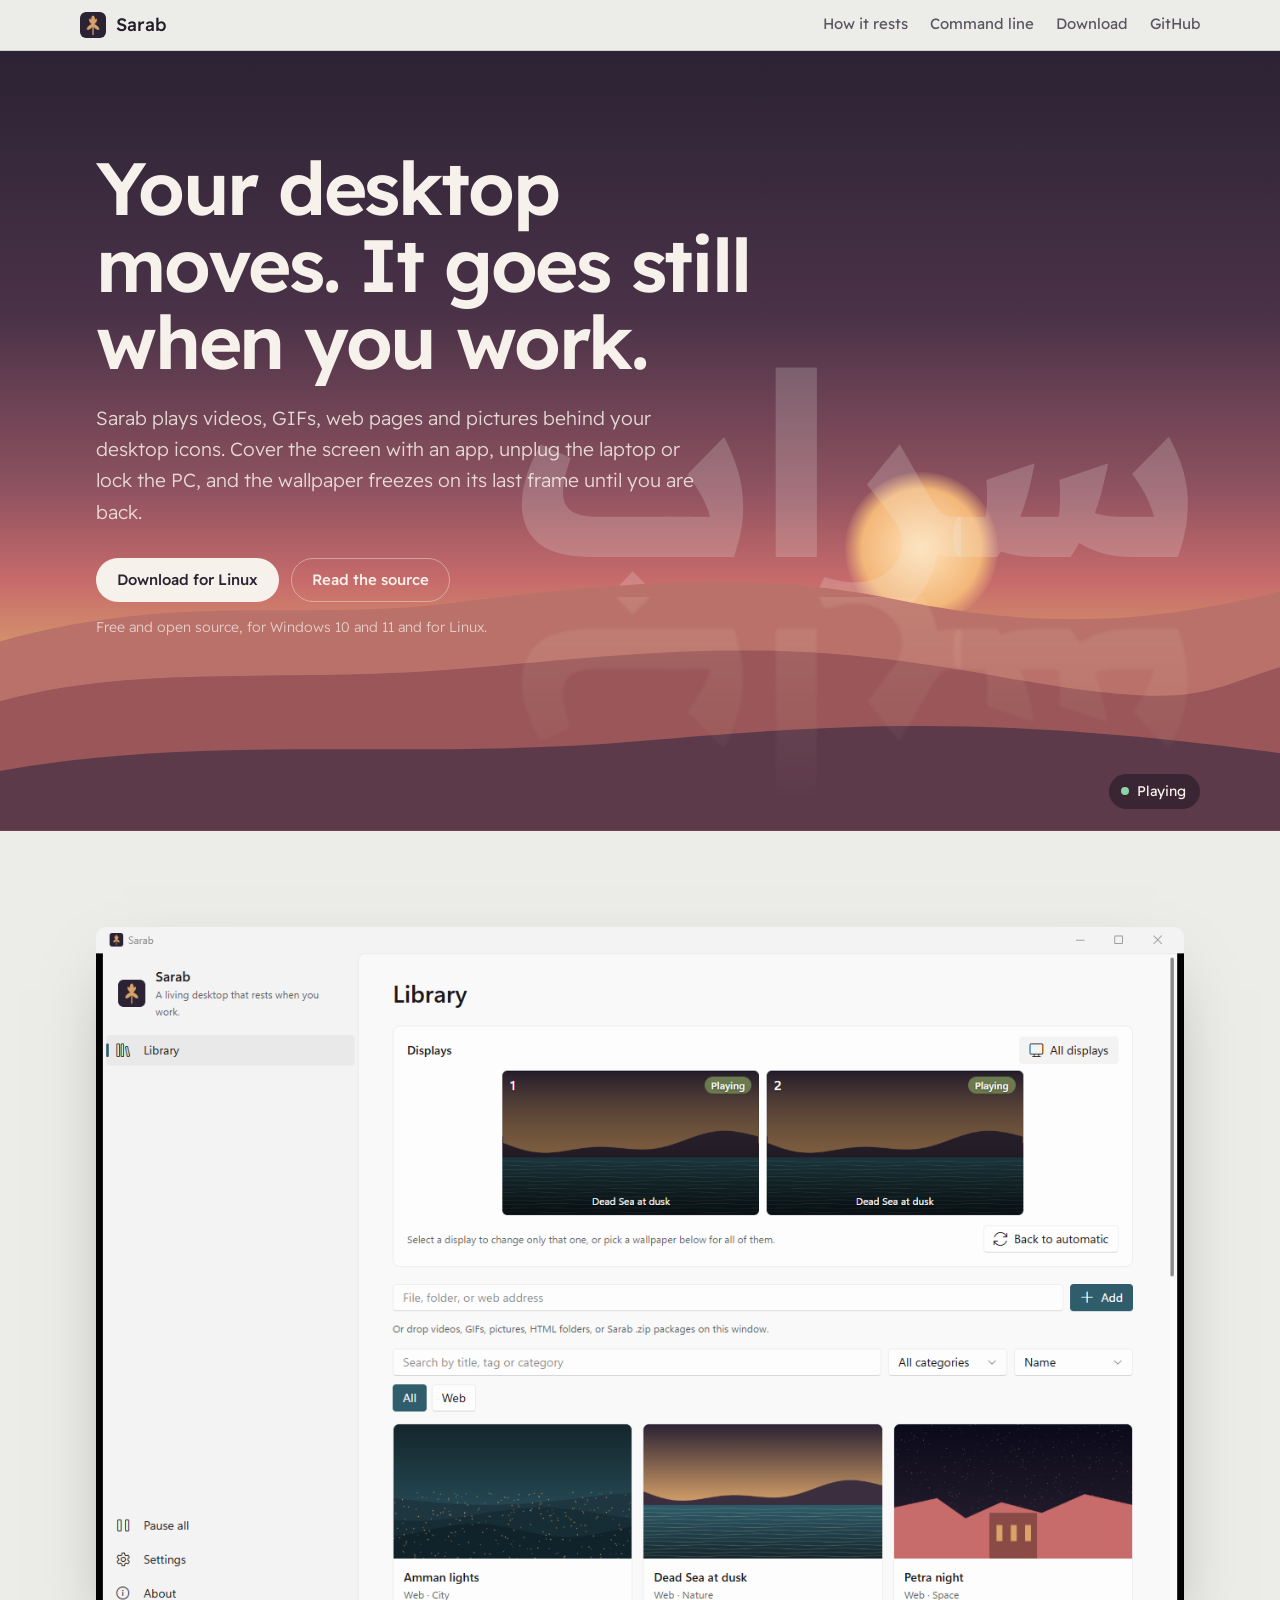
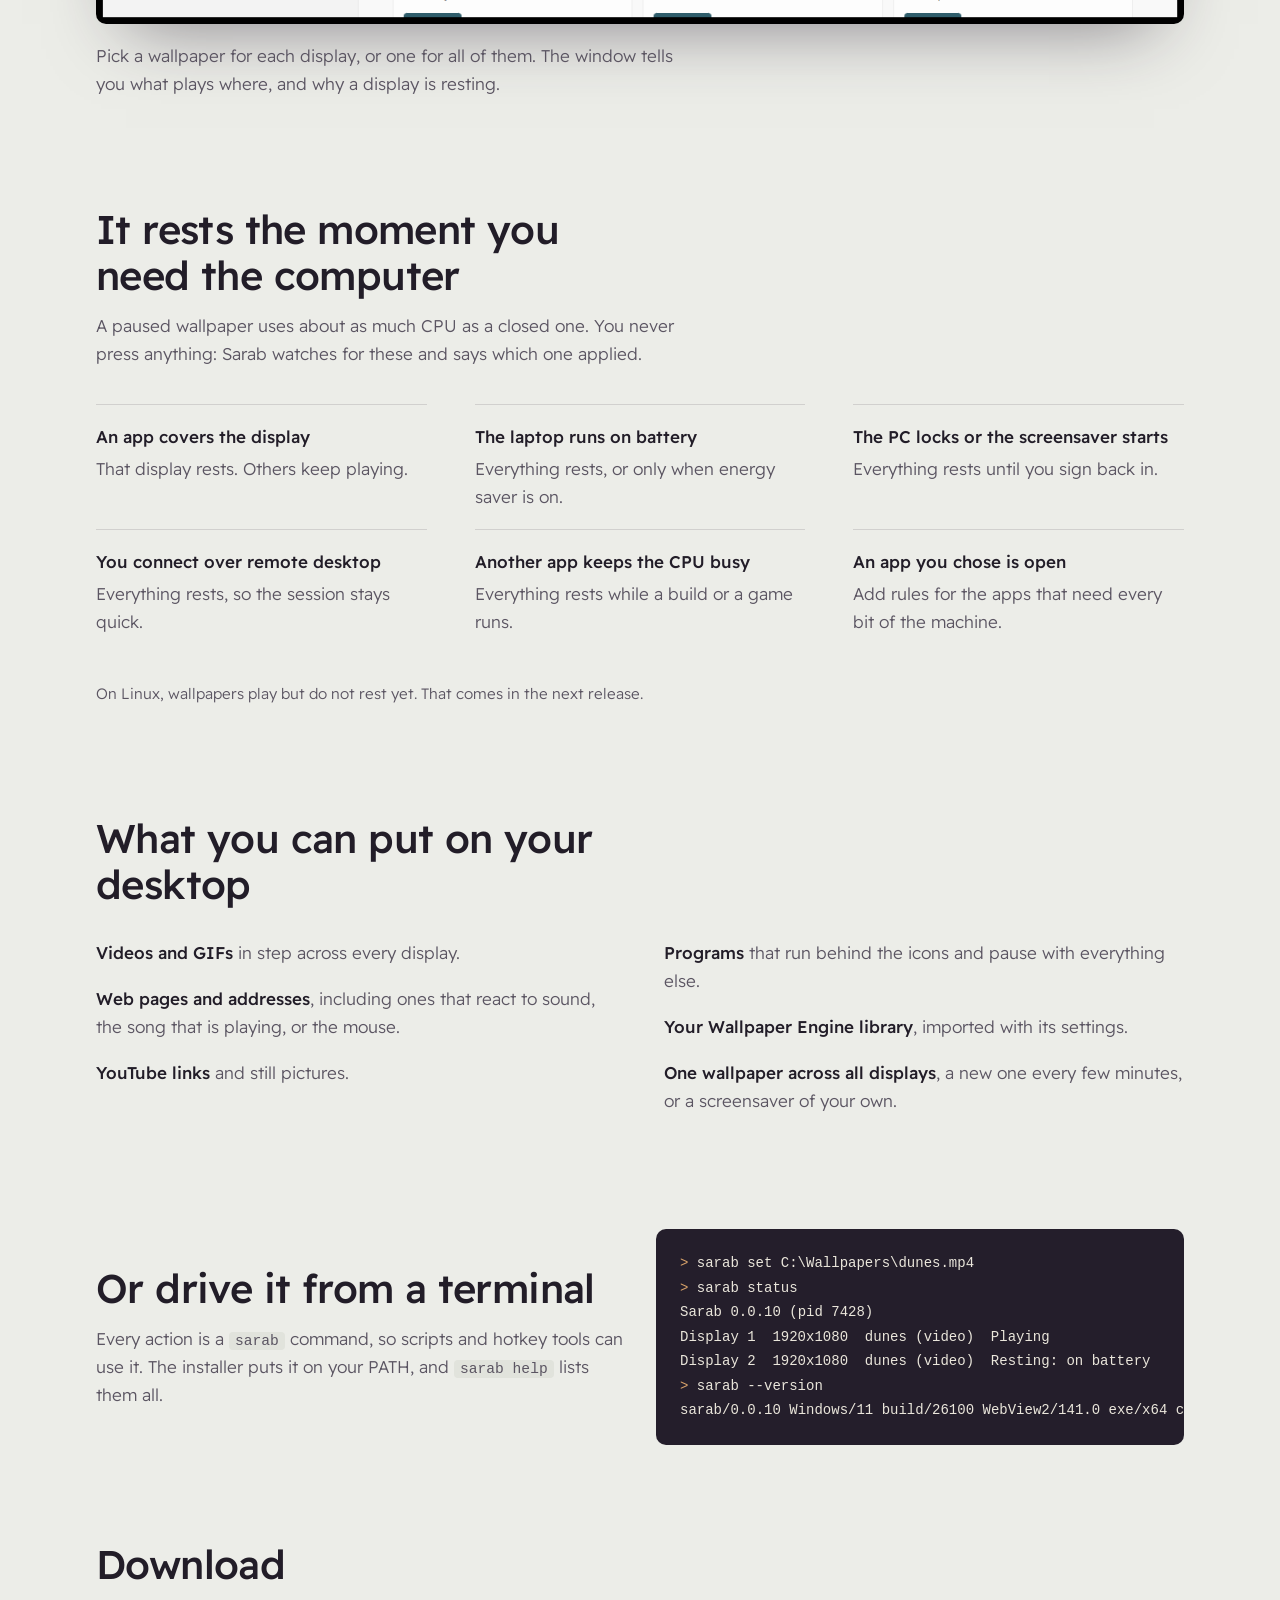
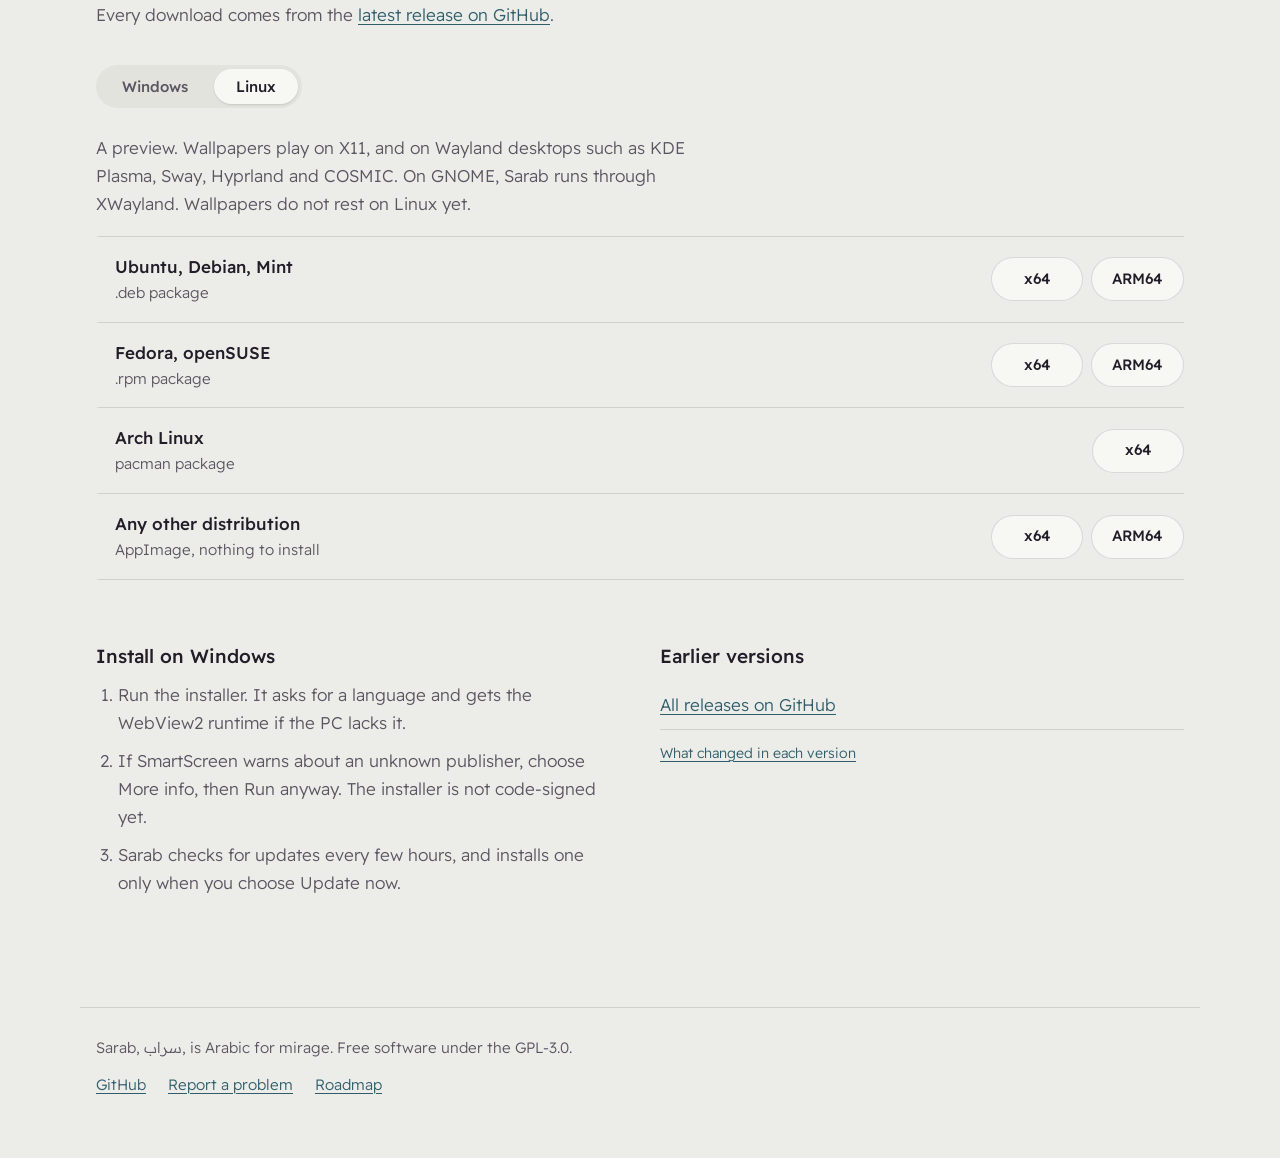
==== commit 8180c3e4: "Website: sarab --version and sarab help in the terminal example" ====
--- a/website/index.html
+++ b/website/index.html
@@ -134,7 +134,8 @@
           <h2>Or drive it from a terminal</h2>
           <p class="sub">
             Every action is a <code>sarab</code> command, so scripts and hotkey
-            tools can use it. The installer puts it on your PATH.
+            tools can use it. The installer puts it on your PATH, and
+            <code>sarab help</code> lists them all.
           </p>
         </div>
         <pre class="term" aria-label="Example terminal session"><span class="prompt">&gt;</span> sarab set C:\Wallpapers\dunes.mp4
@@ -142,7 +143,8 @@
 Sarab <span data-version>0.0.10</span> (pid 7428)
 Display 1  1920x1080  dunes (video)  Playing
 Display 2  1920x1080  dunes (video)  Resting: on battery
-<span class="prompt">&gt;</span> sarab next</pre>
+<span class="prompt">&gt;</span> sarab --version
+sarab/<span data-version>0.0.10</span> Windows/11 build/26100 WebView2/141.0 exe/x64 channel/stable</pre>
       </section>
 
       <section id="download" class="download">
